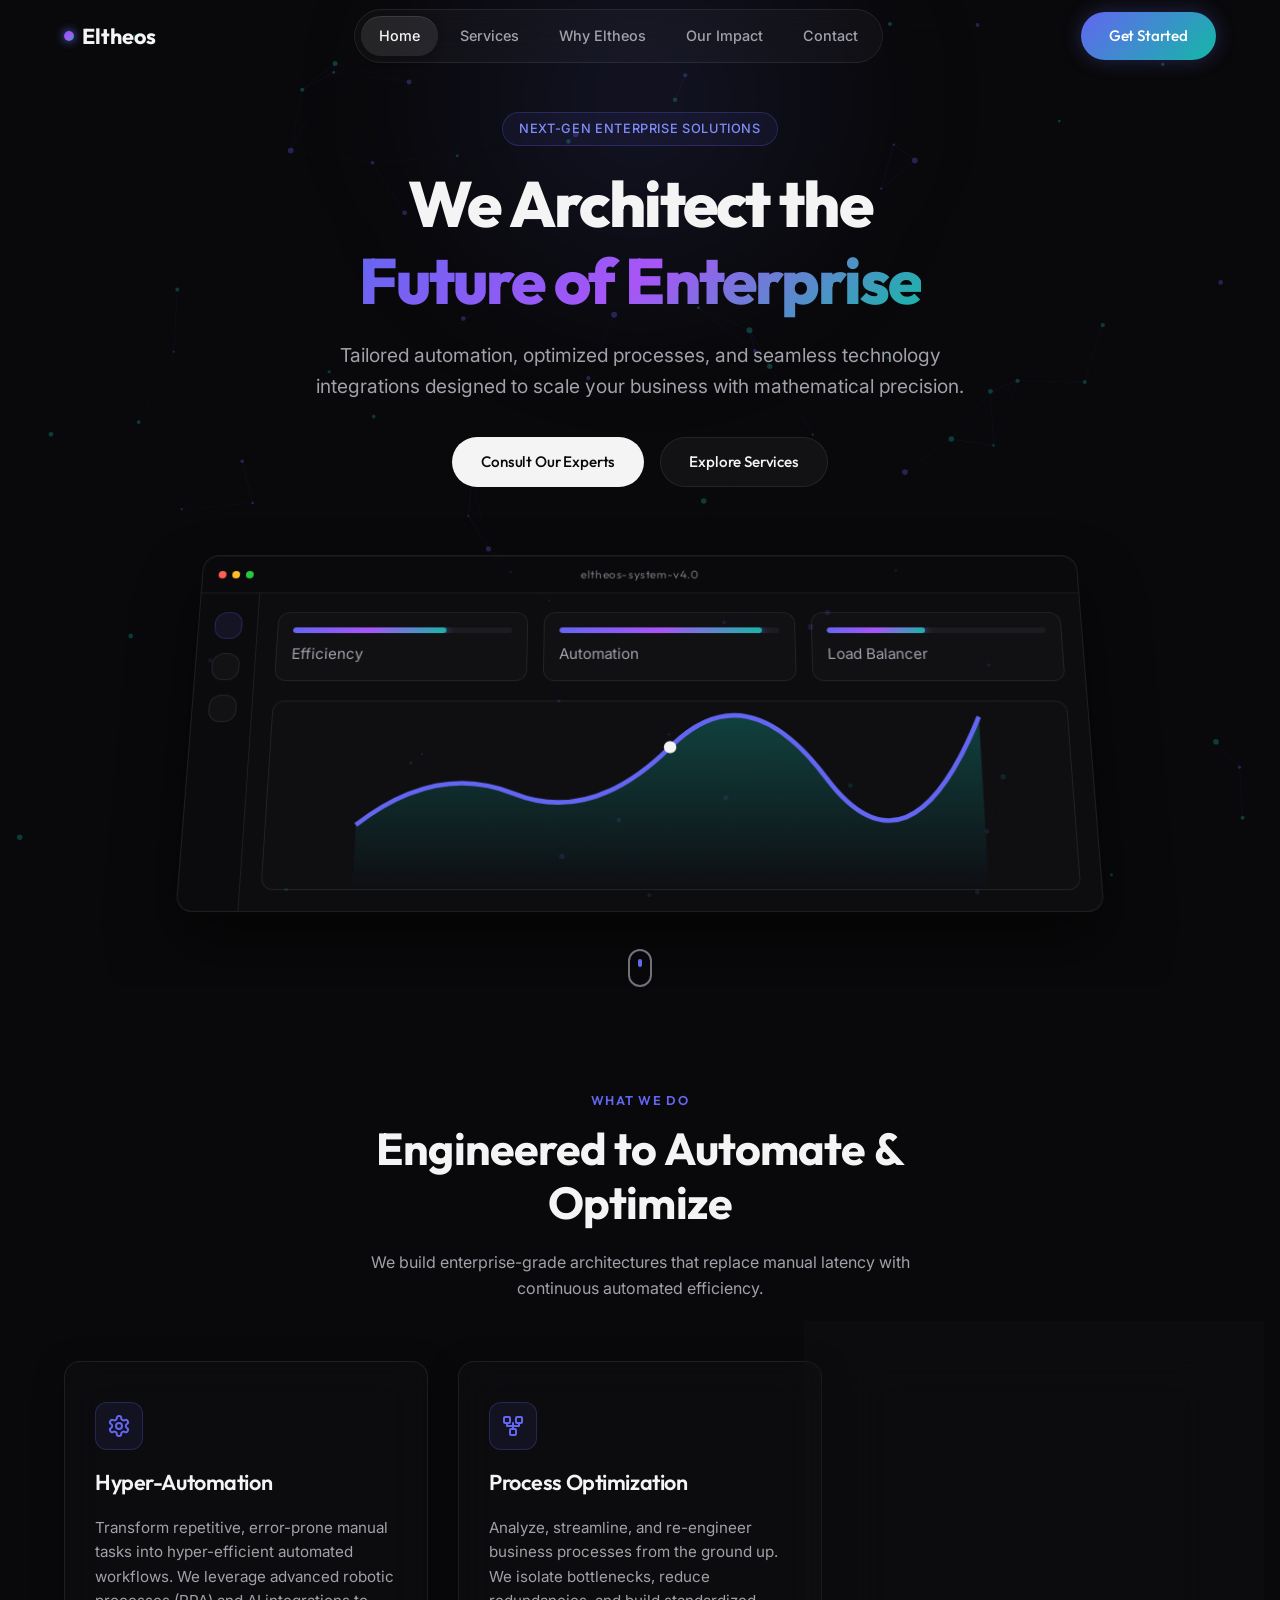
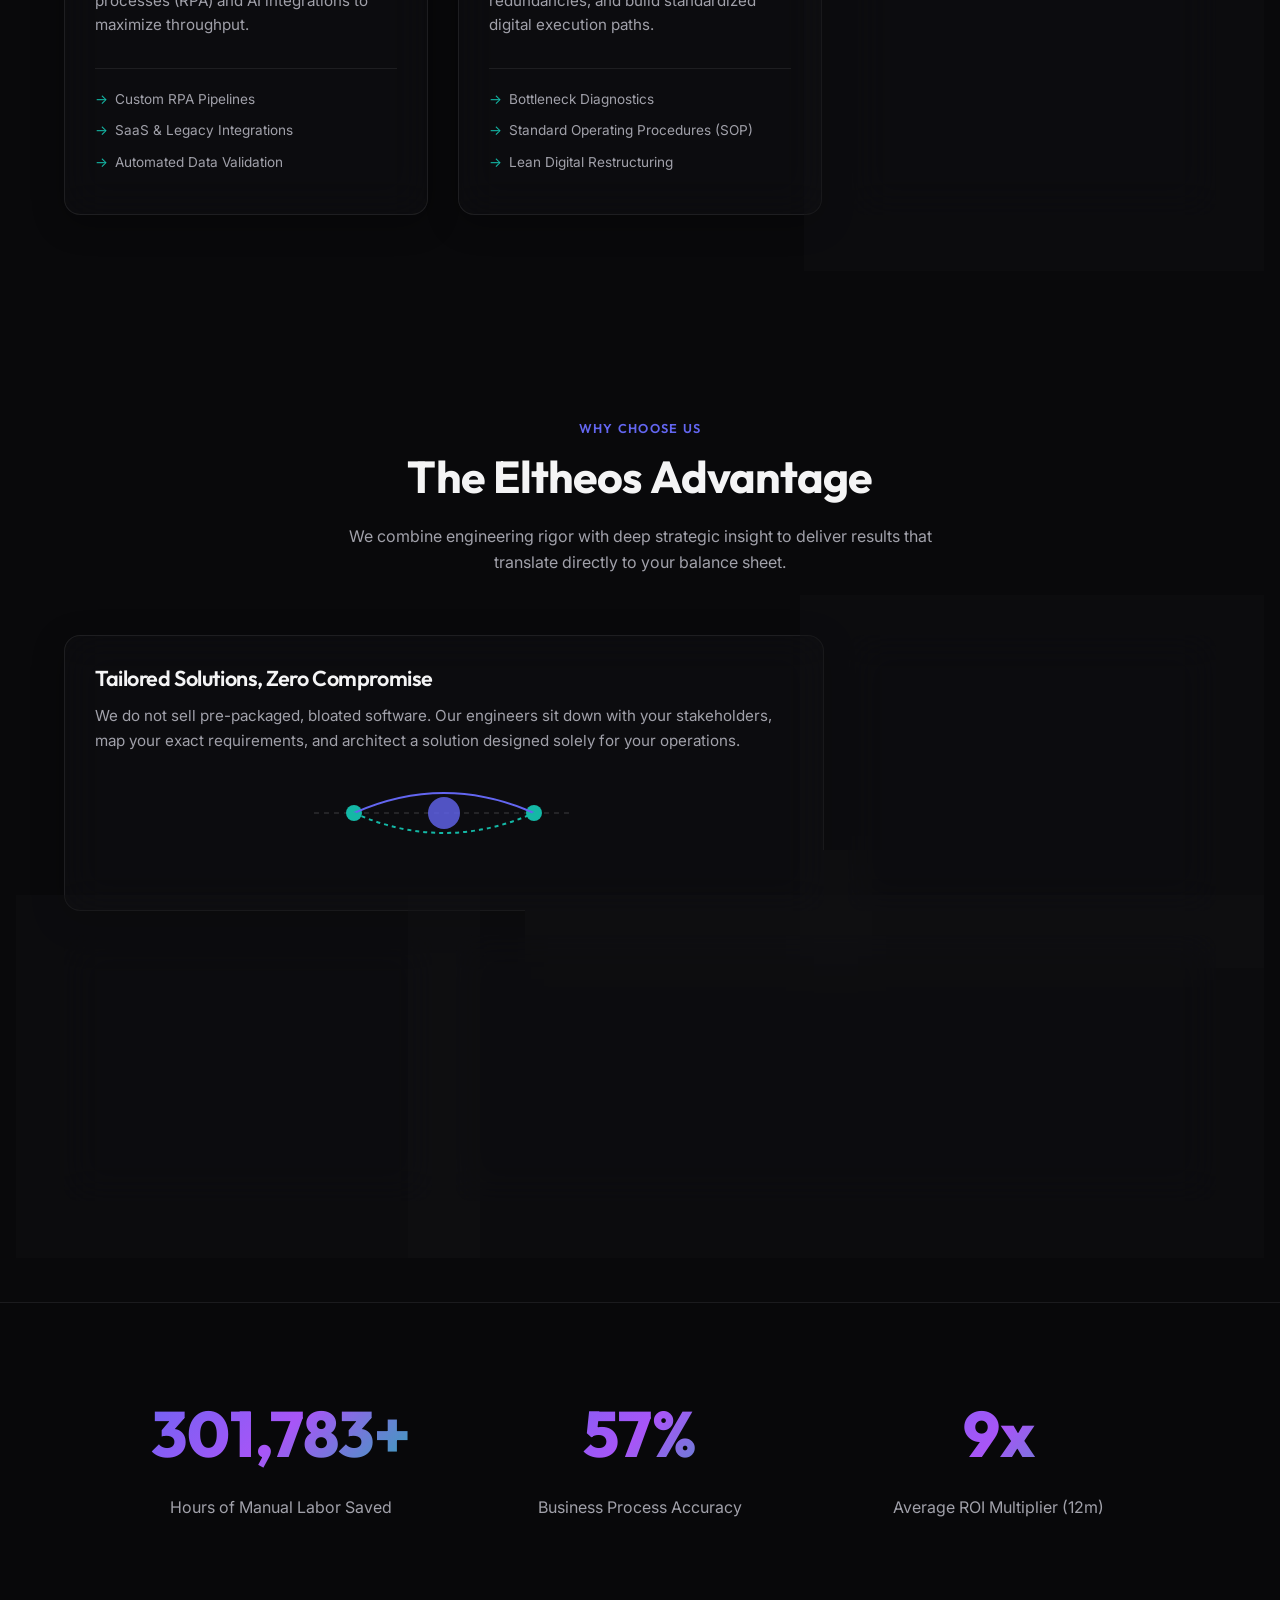
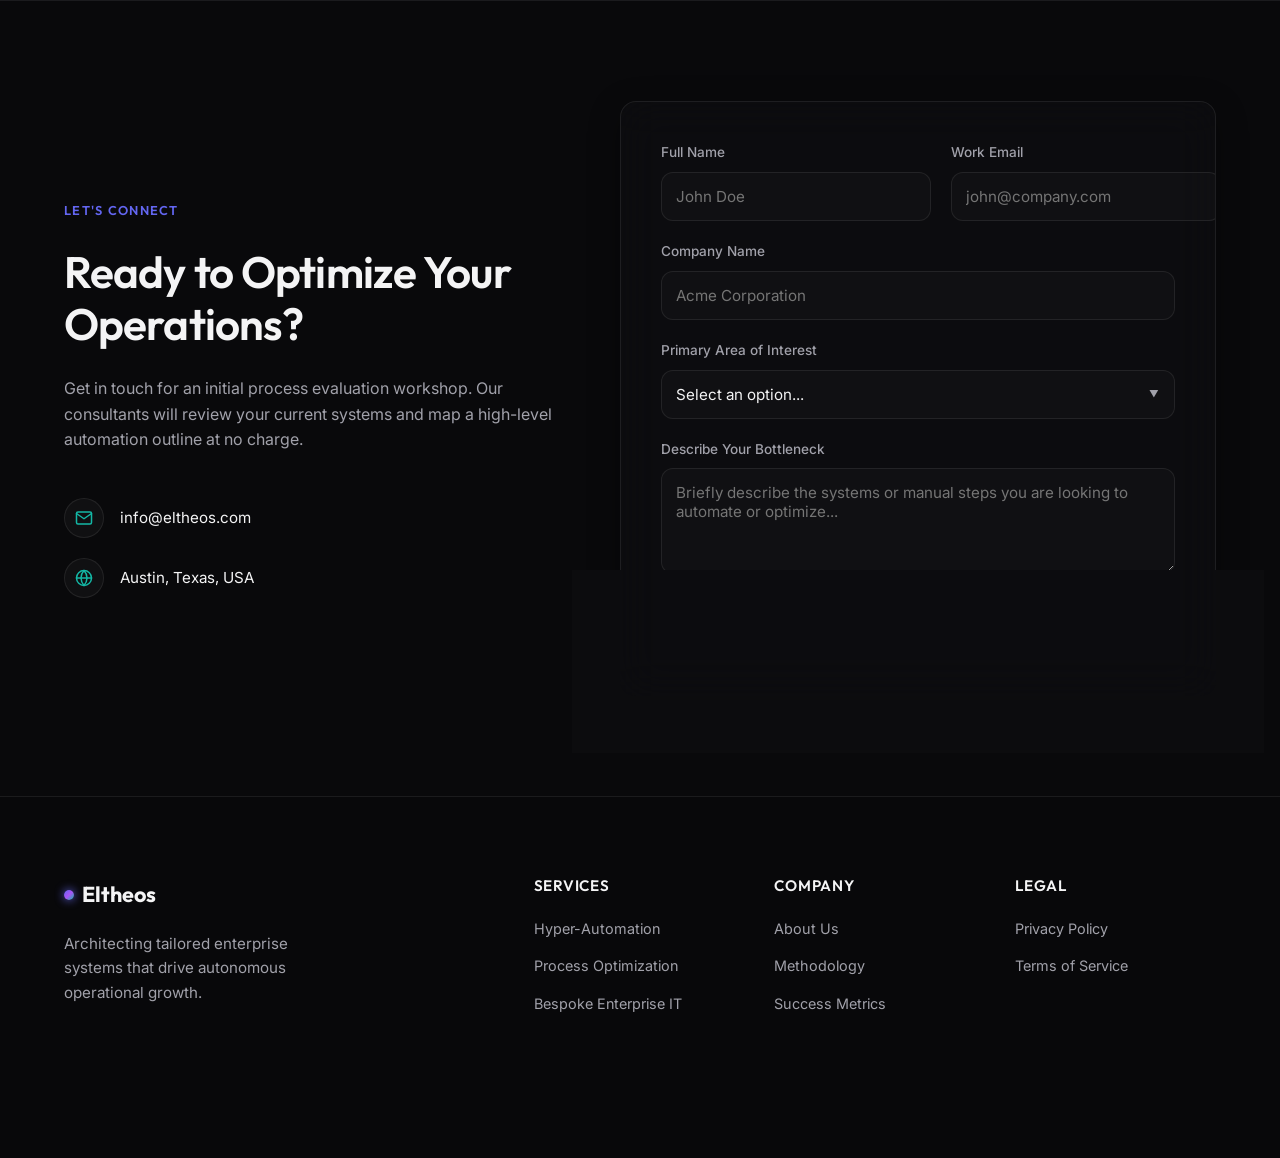
==== index.html @ 01dcd2c2 "feat: initial commit of Eltheos website" ====
<!DOCTYPE html>
<html lang="en">
<head>
  <meta charset="UTF-8">
  <meta name="viewport" content="width=device-width, initial-scale=1.0">
  <title>Eltheos LLC | Enterprise Automation & IT Solutions</title>
  <meta name="description" content="Tailored IT consulting and automation solutions for business customers. Optimize your business processes, integrate systems, and drive growth with Eltheos.">
  
  <!-- SEO & OpenGraph Meta Tags -->
  <meta property="og:title" content="Eltheos LLC | Enterprise Automation & IT Solutions">
  <meta property="og:description" content="Tailored IT consulting and automation solutions for business customers. Optimize your business processes, integrate systems, and drive growth with Eltheos.">
  <meta property="og:type" content="website">
  
  <!-- Google Fonts -->
  <link rel="preconnect" href="https://fonts.googleapis.com">
  <link rel="preconnect" href="https://fonts.gstatic.com" crossorigin>
  <link href="https://fonts.googleapis.com/css2?family=Inter:wght@300;400;500;600&family=Outfit:wght@400;500;600;700;800&display=swap" rel="stylesheet">
  
  <!-- Stylesheets -->
  <link rel="stylesheet" href="style.css">
</head>
<body>
  <!-- Particle Background Canvas -->
  <canvas id="hero-canvas"></canvas>

  <!-- Navigation -->
  <header class="header">
    <nav class="nav-container" id="main-nav">
      <a href="#" class="logo" id="nav-logo">
        <span class="logo-dot"></span>
        Eltheos
      </a>
      <ul class="nav-menu" id="nav-menu">
        <li><a href="#hero" class="nav-link active" id="link-hero">Home</a></li>
        <li><a href="#services" class="nav-link" id="link-services">Services</a></li>
        <li><a href="#why-us" class="nav-link" id="link-why-us">Why Eltheos</a></li>
        <li><a href="#metrics" class="nav-link" id="link-metrics">Our Impact</a></li>
        <li><a href="#contact" class="nav-link" id="link-contact">Contact</a></li>
      </ul>
      <div class="nav-cta">
        <a href="#contact" class="btn btn-glow" id="nav-btn-cta">Get Started</a>
      </div>
      <button class="mobile-toggle" id="mobile-toggle" aria-label="Toggle Menu" aria-expanded="false">
        <span></span>
        <span></span>
        <span></span>
      </button>
    </nav>
  </header>

  <main>
    <!-- Hero Section -->
    <section id="hero" class="hero-section">
      <div class="hero-content">
        <div class="badge-container">
          <span class="badge" id="hero-badge">Next-Gen Enterprise Solutions</span>
        </div>
        <h1 class="hero-title">
          We Architect the <br>
          <span class="text-gradient">Future of Enterprise</span>
        </h1>
        <p class="hero-subtitle">
          Tailored automation, optimized processes, and seamless technology integrations designed to scale your business with mathematical precision.
        </p>
        <div class="hero-actions">
          <a href="#contact" class="btn btn-primary" id="hero-btn-primary">Consult Our Experts</a>
          <a href="#services" class="btn btn-secondary" id="hero-btn-secondary">Explore Services</a>
        </div>
      </div>
      
      <!-- Visual Element: Interactive Dashboard Preview Mockup -->
      <div class="hero-visual">
        <div class="glass-dashboard" id="hero-dashboard">
          <div class="dashboard-header">
            <div class="window-controls">
              <span></span><span></span><span></span>
            </div>
            <div class="dashboard-title">eltheos-system-v4.0</div>
          </div>
          <div class="dashboard-body">
            <div class="db-sidebar">
              <div class="db-item active"></div>
              <div class="db-item"></div>
              <div class="db-item"></div>
            </div>
            <div class="db-main">
              <div class="db-cards">
                <div class="db-card">
                  <div class="card-bar" style="--val: 70%"></div>
                  <div class="card-text">Efficiency</div>
                </div>
                <div class="db-card">
                  <div class="card-bar" style="--val: 92%"></div>
                  <div class="card-text">Automation</div>
                </div>
                <div class="db-card">
                  <div class="card-bar" style="--val: 45%"></div>
                  <div class="card-text">Load Balancer</div>
                </div>
              </div>
              <div class="db-chart-container">
                <svg viewBox="0 0 400 120" class="db-chart">
                  <defs>
                    <linearGradient id="chart-grad" x1="0" y1="0" x2="0" y2="1">
                      <stop offset="0%" stop-color="var(--accent-glow)" stop-opacity="0.3"></stop>
                      <stop offset="100%" stop-color="var(--accent-glow)" stop-opacity="0.0"></stop>
                    </linearGradient>
                  </defs>
                  <path class="chart-path" d="M0,80 Q50,40 100,60 T200,30 T300,50 T400,10 L400,120 L0,120 Z" fill="url(#chart-grad)"></path>
                  <path class="chart-line" d="M0,80 Q50,40 100,60 T200,30 T300,50 T400,10" fill="none" stroke="var(--accent-color)" stroke-width="3"></path>
                  <circle cx="200" cy="30" r="4" fill="var(--text-primary)"></circle>
                </svg>
              </div>
            </div>
          </div>
        </div>
      </div>
      <div class="hero-scroll-indicator">
        <a href="#services" aria-label="Scroll down">
          <div class="mouse-icon">
            <div class="wheel"></div>
          </div>
        </a>
      </div>
    </section>

    <!-- Services Section -->
    <section id="services" class="services-section">
      <div class="section-container">
        <div class="section-header">
          <span class="section-subtitle">What We Do</span>
          <h2 class="section-title">Engineered to Automate & Optimize</h2>
          <p class="section-desc">We build enterprise-grade architectures that replace manual latency with continuous automated efficiency.</p>
        </div>

        <div class="services-grid">
          <!-- Card 1 -->
          <div class="service-card glass-card scroll-reveal" id="service-automation">
            <div class="card-icon">
              <!-- Inline SVG for Automation (Gear & Lightning) -->
              <svg viewBox="0 0 24 24" fill="none" stroke="currentColor" stroke-width="2" stroke-linecap="round" stroke-linejoin="round">
                <path d="M12.22 2h-.44a2 2 0 0 0-2 2v.18a2 2 0 0 1-1 1.73l-.43.25a2 2 0 0 1-2 0l-.15-.08a2 2 0 0 0-2.73.73l-.22.38a2 2 0 0 0 .73 2.73l.15.1a2 2 0 0 1 1 1.72v.51a2 2 0 0 1-1 1.74l-.15.09a2 2 0 0 0-.73 2.73l.22.38a2 2 0 0 0 2.73.73l.15-.08a2 2 0 0 1 2 0l.43.25a2 2 0 0 1 1 1.73V20a2 2 0 0 0 2 2h.44a2 2 0 0 0 2-2v-.18a2 2 0 0 1 1-1.73l.43-.25a2 2 0 0 1 2 0l.15.08a2 2 0 0 0 2.73-.73l.22-.39a2 2 0 0 0-.73-2.73l-.15-.08a2 2 0 0 1-1-1.74v-.5a2 2 0 0 1 1-1.74l.15-.1a2 2 0 0 0 .73-2.73l-.22-.38a2 2 0 0 0-2.73-.73l-.15.08a2 2 0 0 1-2 0l-.43-.25a2 2 0 0 1-1-1.73V4a2 2 0 0 0-2-2z"></path>
                <circle cx="12" cy="12" r="3"></circle>
              </svg>
            </div>
            <h3 class="card-title">Hyper-Automation</h3>
            <p class="card-text">
              Transform repetitive, error-prone manual tasks into hyper-efficient automated workflows. We leverage advanced robotic processes (RPA) and AI integrations to maximize throughput.
            </p>
            <ul class="card-features">
              <li>Custom RPA Pipelines</li>
              <li>SaaS & Legacy Integrations</li>
              <li>Automated Data Validation</li>
            </ul>
          </div>

          <!-- Card 2 -->
          <div class="service-card glass-card scroll-reveal" id="service-process">
            <div class="card-icon">
              <!-- Inline SVG for Business Processes (Flowchart) -->
              <svg viewBox="0 0 24 24" fill="none" stroke="currentColor" stroke-width="2" stroke-linecap="round" stroke-linejoin="round">
                <rect x="3" y="3" width="6" height="6" rx="1"></rect>
                <rect x="15" y="3" width="6" height="6" rx="1"></rect>
                <rect x="9" y="15" width="6" height="6" rx="1"></rect>
                <path d="M12 15V9"></path>
                <path d="M6 9v3h12V9"></path>
              </svg>
            </div>
            <h3 class="card-title">Process Optimization</h3>
            <p class="card-text">
              Analyze, streamline, and re-engineer business processes from the ground up. We isolate bottlenecks, reduce redundancies, and build standardized digital execution paths.
            </p>
            <ul class="card-features">
              <li>Bottleneck Diagnostics</li>
              <li>Standard Operating Procedures (SOP)</li>
              <li>Lean Digital Restructuring</li>
            </ul>
          </div>

          <!-- Card 3 -->
          <div class="service-card glass-card scroll-reveal" id="service-solutions">
            <div class="card-icon">
              <!-- Inline SVG for Custom Solutions (Code/Database) -->
              <svg viewBox="0 0 24 24" fill="none" stroke="currentColor" stroke-width="2" stroke-linecap="round" stroke-linejoin="round">
                <polyline points="16 18 22 12 16 6"></polyline>
                <polyline points="8 6 2 12 8 18"></polyline>
                <line x1="14" y1="2" x2="10" y2="22"></line>
              </svg>
            </div>
            <h3 class="card-title">Tailored IT Systems</h3>
            <p class="card-text">
              No generic software can fully capture your business logic. We design, deploy, and maintain bespoke custom software solutions and architectures tailored specifically to your operations.
            </p>
            <ul class="card-features">
              <li>Scalable Cloud Architecture</li>
              <li>API Development & Governance</li>
              <li>Enterprise Security Protocols</li>
            </ul>
          </div>
        </div>
      </div>
    </section>

    <!-- Why Us Section (Bento Grid) -->
    <section id="why-us" class="why-us-section">
      <div class="section-container">
        <div class="section-header">
          <span class="section-subtitle">Why Choose Us</span>
          <h2 class="section-title">The Eltheos Advantage</h2>
          <p class="section-desc">We combine engineering rigor with deep strategic insight to deliver results that translate directly to your balance sheet.</p>
        </div>

        <div class="bento-grid">
          <!-- Big Card 1 -->
          <div class="bento-card bento-wide glass-card scroll-reveal" id="bento-1">
            <div class="bento-content">
              <h3>Tailored Solutions, Zero Compromise</h3>
              <p>We do not sell pre-packaged, bloated software. Our engineers sit down with your stakeholders, map your exact requirements, and architect a solution designed solely for your operations.</p>
            </div>
            <div class="bento-graphic">
              <!-- SVG Visual representation of tailoring -->
              <svg viewBox="0 0 300 120" class="graphic-tailor">
                <line x1="20" y1="60" x2="280" y2="60" stroke="rgba(255,255,255,0.1)" stroke-width="2" stroke-dasharray="5 5"></line>
                <circle cx="60" cy="60" r="8" fill="var(--accent-glow)"></circle>
                <circle cx="150" cy="60" r="16" fill="var(--accent-color)" opacity="0.8"></circle>
                <circle cx="240" cy="60" r="8" fill="var(--accent-glow)"></circle>
                <path d="M 60 60 Q 150 20 240 60" fill="none" stroke="var(--accent-color)" stroke-width="2"></path>
                <path d="M 60 60 Q 150 100 240 60" fill="none" stroke="var(--accent-glow)" stroke-width="2" stroke-dasharray="4"></path>
              </svg>
            </div>
          </div>

          <!-- Small Card 2 -->
          <div class="bento-card glass-card scroll-reveal" id="bento-2">
            <div class="bento-content">
              <h3>Enterprise Security</h3>
              <p>Security is built into the codebase, not added as an afterthought. GDPR compliance, end-to-end encryption, and robust access governance are standard.</p>
            </div>
            <div class="bento-badge">ISO 27001 Ready</div>
          </div>

          <!-- Small Card 3 -->
          <div class="bento-card glass-card scroll-reveal" id="bento-3">
            <div class="bento-content">
              <h3>Continuous Support</h3>
              <p>We provide comprehensive SLA agreements, continuous uptime monitoring, and persistent optimization cycles for every solution we deploy.</p>
            </div>
            <div class="bento-badge">99.99% Uptime SLA</div>
          </div>

          <!-- Big Card 4 -->
          <div class="bento-card bento-wide glass-card scroll-reveal" id="bento-4">
            <div class="bento-content">
              <h3>Proven ROI Metrics</h3>
              <p>Every single implementation starts with mapping key performance indicators. If we cannot measure the automation or optimization impact, we do not build it.</p>
            </div>
            <div class="bento-metrics-preview">
              <div class="metric-row">
                <span>Operational Speed</span>
                <span class="val-up">+340%</span>
              </div>
              <div class="metric-row">
                <span>Human Error Incidents</span>
                <span class="val-down">-98.4%</span>
              </div>
            </div>
          </div>
        </div>
      </div>
    </section>

    <!-- Metrics Section -->
    <section id="metrics" class="metrics-section">
      <div class="section-container">
        <div class="metrics-grid">
          <div class="metric-item scroll-reveal" id="metric-hours">
            <div class="metric-number" data-target="500000">0</div>
            <div class="metric-label">Hours of Manual Labor Saved</div>
          </div>
          <div class="metric-item scroll-reveal" id="metric-efficiency">
            <div class="metric-number" data-target="99">0</div>
            <div class="metric-label">Business Process Accuracy</div>
          </div>
          <div class="metric-item scroll-reveal" id="metric-roi">
            <div class="metric-number" data-target="15">0</div>
            <div class="metric-label">Average ROI Multiplier (12m)</div>
          </div>
        </div>
      </div>
    </section>

    <!-- Contact Section -->
    <section id="contact" class="contact-section">
      <div class="section-container">
        <div class="contact-grid">
          <div class="contact-info scroll-reveal">
            <span class="section-subtitle">Let's Connect</span>
            <h2 class="contact-title">Ready to Optimize Your Operations?</h2>
            <p class="contact-desc">
              Get in touch for an initial process evaluation workshop. Our consultants will review your current systems and map a high-level automation outline at no charge.
            </p>
            <div class="contact-methods">
              <div class="contact-method">
                <span class="method-icon">
                  <svg viewBox="0 0 24 24" fill="none" stroke="currentColor" stroke-width="2" stroke-linecap="round" stroke-linejoin="round"><path d="M4 4h16c1.1 0 2 .9 2 2v12c0 1.1-.9 2-2 2H4c-1.1 0-2-.9-2-2V6c0-1.1.9-2 2-2z"></path><polyline points="22,6 12,13 2,6"></polyline></svg>
                </span>
                <span>info@eltheos.com</span>
              </div>

              <div class="contact-method">
                <span class="method-icon">
                  <svg viewBox="0 0 24 24" fill="none" stroke="currentColor" stroke-width="2" stroke-linecap="round" stroke-linejoin="round"><circle cx="12" cy="12" r="10"></circle><line x1="2" y1="12" x2="22" y2="12"></line><path d="M12 2a15.3 15.3 0 0 1 4 10 15.3 15.3 0 0 1-4 10 15.3 15.3 0 0 1-4-10 15.3 15.3 0 0 1 4-10z"></path></svg>
                </span>
                <span>Austin, Texas, USA</span>
              </div>
            </div>
          </div>

          <!-- Contact Form (Glassmorphic) -->
          <div class="contact-form-container glass-card scroll-reveal" id="form-container">
            <form id="contact-form" class="contact-form" novalidate>
              <div class="form-row">
                <div class="form-group">
                  <label for="form-name">Full Name</label>
                  <input type="text" id="form-name" name="name" placeholder="John Doe" required>
                  <span class="error-msg" id="err-name">Please enter your name.</span>
                </div>
                <div class="form-group">
                  <label for="form-email">Work Email</label>
                  <input type="email" id="form-email" name="email" placeholder="john@company.com" required>
                  <span class="error-msg" id="err-email">Please enter a valid work email.</span>
                </div>
              </div>
              <div class="form-group">
                <label for="form-company">Company Name</label>
                <input type="text" id="form-company" name="company" placeholder="Acme Corporation" required>
                <span class="error-msg" id="err-company">Please enter your company.</span>
              </div>
              <div class="form-group">
                <label for="form-service">Primary Area of Interest</label>
                <div class="custom-select-wrapper">
                  <select id="form-service" name="service" required>
                    <option value="" disabled selected>Select an option...</option>
                    <option value="automation">Process Automation & RPA</option>
                    <option value="optimization">Operational Process Optimization</option>
                    <option value="custom">Bespoke Custom IT Systems</option>
                    <option value="other">General Consultation</option>
                  </select>
                </div>
                <span class="error-msg" id="err-service">Please select a service area.</span>
              </div>
              <div class="form-group">
                <label for="form-message">Describe Your Bottleneck</label>
                <textarea id="form-message" name="message" rows="4" placeholder="Briefly describe the systems or manual steps you are looking to automate or optimize..." required></textarea>
                <span class="error-msg" id="err-message">Please write a brief description of your request.</span>
              </div>
              <button type="submit" class="btn btn-primary btn-submit" id="form-btn-submit">
                <span>Submit Request</span>
                <span class="btn-loader"></span>
              </button>
            </form>
            
            <!-- Success Overlay -->
            <div class="form-success-overlay" id="form-success">
              <div class="success-message">
                <div class="success-icon">
                  <svg viewBox="0 0 24 24" fill="none" stroke="currentColor" stroke-width="3" stroke-linecap="round" stroke-linejoin="round"><polyline points="20 6 9 17 4 12"></polyline></svg>
                </div>
                <h3>Request Received</h3>
                <p>Thank you for reaching out. One of our lead IT solutions architects will review your request and contact you within 24 hours.</p>
                <button type="button" class="btn btn-secondary" id="success-close-btn">Send Another Message</button>
              </div>
            </div>
          </div>
        </div>
      </div>
    </section>
  </main>

  <!-- Footer -->
  <footer class="footer">
    <div class="footer-container">
      <div class="footer-brand">
        <a href="#" class="logo">
          <span class="logo-dot"></span>
          Eltheos
        </a>
        <p class="footer-tagline">Architecting tailored enterprise systems that drive autonomous operational growth.</p>
      </div>
      <div class="footer-links">
        <div class="footer-column">
          <h4>Services</h4>
          <ul>
            <li><a href="#services">Hyper-Automation</a></li>
            <li><a href="#services">Process Optimization</a></li>
            <li><a href="#services">Bespoke Enterprise IT</a></li>
          </ul>
        </div>
        <div class="footer-column">
          <h4>Company</h4>
          <ul>
            <li><a href="#why-us">About Us</a></li>
            <li><a href="#why-us">Methodology</a></li>
            <li><a href="#metrics">Success Metrics</a></li>
          </ul>
        </div>
        <div class="footer-column">
          <h4>Legal</h4>
          <ul>
            <li><a href="privacy.html">Privacy Policy</a></li>
            <li><a href="terms.html">Terms of Service</a></li>

          </ul>
        </div>
      </div>
    </div>
    <div class="footer-bottom">
      <div class="footer-bottom-container">
        <p>&copy; 2026 Eltheos LLC. All rights reserved.</p>
        <p>Austin-based Enterprise Solutions.</p>
      </div>
    </div>
  </footer>

  <script src="app.js"></script>
</body>
</html>
---- style.css ----
/* ==========================================================================
   DESIGN SYSTEM & VARIABLES
   ========================================================================== */
:root {
  /* Fonts */
  --font-heading: 'Outfit', -apple-system, BlinkMacSystemFont, "Segoe UI", Roboto, sans-serif;
  --font-body: 'Inter', -apple-system, BlinkMacSystemFont, "Segoe UI", Roboto, sans-serif;

  /* Color Palette - Obsidian Theme */
  --bg-dark: #09090b;
  --bg-card: rgba(18, 18, 22, 0.4);
  --bg-card-hover: rgba(26, 26, 32, 0.65);
  
  --text-primary: #f4f4f5;
  --text-secondary: #a1a1aa;
  --text-muted: #71717a;

  /* Premium Accents & Gradients */
  --accent-color: #6366f1; /* Indigo */
  --accent-glow: #14b8a6;  /* Teal */
  --border-light: rgba(255, 255, 255, 0.08);
  --border-glow: rgba(99, 102, 241, 0.25);
  --border-hover: rgba(255, 255, 255, 0.18);
  
  --gradient-primary: linear-gradient(135deg, #6366f1 0%, #a855f7 50%, #14b8a6 100%);
  --gradient-glass: linear-gradient(135deg, rgba(255, 255, 255, 0.03) 0%, rgba(255, 255, 255, 0.01) 100%);
  --gradient-glow: radial-gradient(circle, rgba(99, 102, 241, 0.15) 0%, rgba(0, 0, 0, 0) 70%);

  /* Layout */
  --nav-height: 72px;
  --max-width: 1200px;
  --radius-lg: 16px;
  --radius-md: 12px;
  
  /* Transitions */
  --transition-smooth: all 0.4s cubic-bezier(0.16, 1, 0.3, 1);
  --transition-fast: all 0.2s ease;
}

/* ==========================================================================
   RESET & BASE STYLES
   ========================================================================== */
* {
  box-sizing: border-box;
  margin: 0;
  padding: 0;
}

html {
  scroll-behavior: smooth;
  scroll-padding-top: var(--nav-height);
  background-color: var(--bg-dark);
  color: var(--text-primary);
  font-family: var(--font-body);
  -webkit-font-smoothing: antialiased;
  overflow-x: hidden;
}

body {
  position: relative;
  min-height: 100vh;
  line-height: 1.6;
}

/* Custom Scrollbar */
::-webkit-scrollbar {
  width: 8px;
}
::-webkit-scrollbar-track {
  background: var(--bg-dark);
}
::-webkit-scrollbar-thumb {
  background: rgba(255, 255, 255, 0.1);
  border-radius: 4px;
}
::-webkit-scrollbar-thumb:hover {
  background: var(--accent-color);
}

/* Typography Selection */
::selection {
  background: var(--accent-color);
  color: #fff;
}

/* Heading hierarchies */
h1, h2, h3, h4 {
  font-family: var(--font-heading);
  font-weight: 600;
  letter-spacing: -0.02em;
  line-height: 1.2;
}

a {
  color: inherit;
  text-decoration: none;
  transition: var(--transition-fast);
}

/* Background Particle Canvas */
#hero-canvas {
  position: fixed;
  top: 0;
  left: 0;
  width: 100vw;
  height: 100vh;
  z-index: -1;
  pointer-events: none;
  opacity: 0.65;
}

/* ==========================================================================
   COMMON GLASS DESIGN UTILITIES
   ========================================================================== */
.glass-card {
  background: var(--bg-card);
  backdrop-filter: blur(20px) saturate(180%);
  -webkit-backdrop-filter: blur(20px) saturate(180%);
  border: 1px solid var(--border-light);
  border-radius: var(--radius-lg);
  box-shadow: 0 8px 32px 0 rgba(0, 0, 0, 0.3);
  transition: var(--transition-smooth);
}

.glass-card:hover {
  border-color: var(--border-hover);
  background: var(--bg-card-hover);
  transform: translateY(-4px);
  box-shadow: 0 12px 40px 0 rgba(99, 102, 241, 0.12);
}

.text-gradient {
  background: var(--gradient-primary);
  -webkit-background-clip: text;
  background-clip: text;
  -webkit-text-fill-color: transparent;
  color: transparent;
}

/* Buttons */
.btn {
  display: inline-flex;
  align-items: center;
  justify-content: center;
  padding: 12px 28px;
  font-size: 0.95rem;
  font-weight: 500;
  border-radius: 30px;
  cursor: pointer;
  transition: var(--transition-smooth);
  font-family: var(--font-heading);
  letter-spacing: -0.01em;
  border: 1px solid transparent;
}

.btn-primary {
  background: var(--text-primary);
  color: var(--bg-dark);
}

.btn-primary:hover {
  background: transparent;
  color: var(--text-primary);
  border-color: var(--text-primary);
}

.btn-secondary {
  background: rgba(255, 255, 255, 0.04);
  color: var(--text-primary);
  border-color: var(--border-light);
}

.btn-secondary:hover {
  background: rgba(255, 255, 255, 0.08);
  border-color: var(--text-primary);
}

.btn-glow {
  background: linear-gradient(135deg, var(--accent-color) 0%, var(--accent-glow) 100%);
  color: #fff;
  border: none;
  box-shadow: 0 0 20px rgba(99, 102, 241, 0.3);
}

.btn-glow:hover {
  transform: scale(1.03);
  box-shadow: 0 0 30px rgba(20, 184, 166, 0.5);
}

/* ==========================================================================
   NAVIGATION
   ========================================================================== */
.header {
  position: fixed;
  top: 0;
  left: 0;
  width: 100%;
  height: var(--nav-height);
  z-index: 100;
  display: flex;
  align-items: center;
  transition: var(--transition-smooth);
}

/* Navigation blur scrolling state */
.header.scrolled {
  background: rgba(9, 9, 11, 0.65);
  backdrop-filter: blur(20px) saturate(180%);
  -webkit-backdrop-filter: blur(20px) saturate(180%);
  border-bottom: 1px solid var(--border-light);
  height: 64px;
}

.nav-container {
  width: 90%;
  max-width: var(--max-width);
  margin: 0 auto;
  display: flex;
  justify-content: space-between;
  align-items: center;
  transition: var(--transition-smooth);
}

.logo {
  font-family: var(--font-heading);
  font-size: 1.35rem;
  font-weight: 700;
  display: flex;
  align-items: center;
  gap: 8px;
}

.logo-dot {
  width: 10px;
  height: 10px;
  background: var(--gradient-primary);
  border-radius: 50%;
  box-shadow: 0 0 10px var(--accent-color);
  animation: pulse 2s infinite alternate;
}

/* Tab Glass Menu */
.nav-menu {
  display: flex;
  list-style: none;
  background: rgba(255, 255, 255, 0.03);
  border: 1px solid var(--border-light);
  padding: 6px;
  border-radius: 40px;
  backdrop-filter: blur(15px);
  -webkit-backdrop-filter: blur(15px);
  gap: 4px;
  transition: var(--transition-smooth);
}

.nav-link {
  display: inline-block;
  padding: 8px 18px;
  font-size: 0.9rem;
  font-weight: 500;
  border-radius: 30px;
  color: var(--text-secondary);
}

.nav-link:hover {
  color: var(--text-primary);
  background: rgba(255, 255, 255, 0.05);
}

.nav-link.active {
  color: var(--text-primary);
  background: rgba(255, 255, 255, 0.09);
  box-shadow: inset 0 1px 0 rgba(255,255,255,0.1), 0 2px 8px rgba(0,0,0,0.2);
}

/* Mobile Toggle Hamburger */
.mobile-toggle {
  display: none;
  background: transparent;
  border: none;
  cursor: pointer;
  flex-direction: column;
  gap: 5px;
  width: 24px;
  height: 24px;
  justify-content: center;
}

.mobile-toggle span {
  display: block;
  width: 24px;
  height: 2px;
  background: var(--text-primary);
  transition: var(--transition-fast);
}

/* ==========================================================================
   HERO SECTION
   ========================================================================== */
.hero-section {
  min-height: 100vh;
  padding-top: calc(var(--nav-height) + 40px);
  display: flex;
  flex-direction: column;
  align-items: center;
  justify-content: center;
  position: relative;
  overflow: hidden;
  text-align: center;
}

/* Ambient glow backgrounds */
.hero-section::before {
  content: '';
  position: absolute;
  top: 10%;
  left: 50%;
  transform: translate(-50%, -50%);
  width: 500px;
  height: 500px;
  background: var(--gradient-glow);
  z-index: -2;
  filter: blur(80px);
}

.badge-container {
  display: flex;
  justify-content: center;
  margin-bottom: 20px;
}

.badge {
  background: rgba(99, 102, 241, 0.08);
  border: 1px solid var(--border-glow);
  color: #818cf8;
  padding: 6px 16px;
  border-radius: 20px;
  font-size: 0.8rem;
  font-weight: 500;
  letter-spacing: 0.05em;
  text-transform: uppercase;
}

.hero-title {
  font-size: clamp(2.5rem, 5vw, 4.5rem);
  font-weight: 800;
  letter-spacing: -0.03em;
  margin-bottom: 20px;
  animation: fadeInUp 0.8s cubic-bezier(0.16, 1, 0.3, 1) forwards;
}

.hero-subtitle {
  max-width: 650px;
  font-size: clamp(1.05rem, 1.5vw, 1.25rem);
  color: var(--text-secondary);
  margin-bottom: 35px;
  line-height: 1.6;
  animation: fadeInUp 1s cubic-bezier(0.16, 1, 0.3, 1) forwards;
}

.hero-actions {
  display: flex;
  gap: 16px;
  justify-content: center;
  margin-bottom: 60px;
  animation: fadeInUp 1.2s cubic-bezier(0.16, 1, 0.3, 1) forwards;
}

/* Glass Dashboard Mockup */
.hero-visual {
  width: 90%;
  max-width: 900px;
  margin: 0 auto;
  perspective: 1000px;
  animation: fadeInUp 1.4s cubic-bezier(0.16, 1, 0.3, 1) forwards;
}

.glass-dashboard {
  background: rgba(18, 18, 22, 0.55);
  backdrop-filter: blur(30px);
  -webkit-backdrop-filter: blur(30px);
  border: 1px solid var(--border-light);
  border-radius: var(--radius-lg);
  box-shadow: 0 30px 60px rgba(0, 0, 0, 0.5), inset 0 1px 0 rgba(255,255,255,0.05);
  overflow: hidden;
  transform: rotateX(10deg);
  transition: var(--transition-smooth);
}

.glass-dashboard:hover {
  transform: rotateX(2deg) translateY(-5px);
  border-color: rgba(99, 102, 241, 0.3);
}

.dashboard-header {
  height: 40px;
  background: rgba(0, 0, 0, 0.25);
  border-bottom: 1px solid var(--border-light);
  display: flex;
  align-items: center;
  padding: 0 16px;
  position: relative;
}

.window-controls {
  display: flex;
  gap: 6px;
}

.window-controls span {
  width: 8px;
  height: 8px;
  border-radius: 50%;
  background: rgba(255, 255, 255, 0.2);
}

.window-controls span:nth-child(1) { background: #ff5f56; }
.window-controls span:nth-child(2) { background: #ffbd2e; }
.window-controls span:nth-child(3) { background: #27c93f; }

.dashboard-title {
  position: absolute;
  left: 50%;
  transform: translateX(-50%);
  font-family: var(--font-heading);
  font-size: 0.75rem;
  color: var(--text-muted);
  letter-spacing: 0.05em;
}

.dashboard-body {
  height: 320px;
  display: flex;
}

.db-sidebar {
  width: 60px;
  background: rgba(0, 0, 0, 0.15);
  border-right: 1px solid var(--border-light);
  padding: 20px 0;
  display: flex;
  flex-direction: column;
  align-items: center;
  gap: 15px;
}

.db-item {
  width: 28px;
  height: 28px;
  border-radius: var(--radius-md);
  background: rgba(255, 255, 255, 0.03);
  border: 1px solid var(--border-light);
}

.db-item.active {
  background: rgba(99, 102, 241, 0.1);
  border-color: var(--border-glow);
}

.db-main {
  flex: 1;
  padding: 20px;
  display: flex;
  flex-direction: column;
  gap: 20px;
}

.db-cards {
  display: grid;
  grid-template-columns: repeat(3, 1fr);
  gap: 16px;
}

.db-card {
  background: rgba(255, 255, 255, 0.02);
  border: 1px solid var(--border-light);
  border-radius: var(--radius-md);
  padding: 15px;
  text-align: left;
  display: flex;
  flex-direction: column;
  gap: 10px;
}

.card-bar {
  height: 6px;
  background: rgba(255, 255, 255, 0.05);
  border-radius: 3px;
  position: relative;
  overflow: hidden;
}

.card-bar::after {
  content: '';
  position: absolute;
  left: 0;
  top: 0;
  height: 100%;
  width: var(--val);
  background: var(--gradient-primary);
  border-radius: 3px;
  box-shadow: 0 0 10px var(--accent-color);
}

.card-text {
  font-size: 0.75rem;
  color: var(--text-secondary);
}

.db-chart-container {
  flex: 1;
  background: rgba(255, 255, 255, 0.01);
  border: 1px solid var(--border-light);
  border-radius: var(--radius-md);
  overflow: hidden;
  position: relative;
}

.db-chart {
  width: 100%;
  height: 100%;
}

.chart-line {
  stroke-dasharray: 1000;
  stroke-dashoffset: 1000;
  animation: drawLine 3s ease forwards infinite;
}

.hero-scroll-indicator {
  margin-top: 40px;
  display: flex;
  justify-content: center;
}

.mouse-icon {
  width: 24px;
  height: 38px;
  border: 2px solid var(--text-muted);
  border-radius: 12px;
  position: relative;
}

.wheel {
  width: 4px;
  height: 8px;
  background: var(--accent-color);
  border-radius: 2px;
  position: absolute;
  top: 8px;
  left: 50%;
  transform: translateX(-50%);
  animation: scrollMouse 1.5s infinite;
}

/* ==========================================================================
   SERVICES & PORTFOLIO
   ========================================================================== */
.services-section, .why-us-section, .contact-section {
  padding: 100px 0;
  position: relative;
}

.section-container {
  width: 90%;
  max-width: var(--max-width);
  margin: 0 auto;
}

.section-header {
  text-align: center;
  max-width: 600px;
  margin: 0 auto 60px;
}

.section-subtitle {
  font-family: var(--font-heading);
  font-size: 0.8rem;
  font-weight: 600;
  text-transform: uppercase;
  letter-spacing: 0.1em;
  color: var(--accent-color);
}

.section-title {
  font-size: clamp(2rem, 3.5vw, 3rem);
  font-weight: 700;
  margin: 10px 0 20px;
}

.section-desc {
  color: var(--text-secondary);
}

.services-grid {
  display: grid;
  grid-template-columns: repeat(3, 1fr);
  gap: 30px;
}

.service-card {
  padding: 40px 30px;
  text-align: left;
  display: flex;
  flex-direction: column;
  gap: 20px;
}

.card-icon {
  width: 48px;
  height: 48px;
  border-radius: var(--radius-md);
  background: rgba(99, 102, 241, 0.08);
  border: 1px solid var(--border-glow);
  color: var(--accent-color);
  display: flex;
  align-items: center;
  justify-content: center;
}

.card-icon svg {
  width: 24px;
  height: 24px;
}

.service-card:hover .card-icon {
  background: var(--accent-color);
  color: #fff;
  box-shadow: 0 0 20px rgba(99, 102, 241, 0.4);
  transform: scale(1.05);
  transition: var(--transition-smooth);
}

.card-title {
  font-size: 1.35rem;
  font-weight: 600;
}

.card-text {
  color: var(--text-secondary);
  font-size: 0.95rem;
  line-height: 1.6;
}

.card-features {
  list-style: none;
  display: flex;
  flex-direction: column;
  gap: 10px;
  margin-top: 10px;
  padding-top: 20px;
  border-top: 1px solid var(--border-light);
}

.card-features li {
  font-size: 0.85rem;
  color: var(--text-secondary);
  position: relative;
  padding-left: 20px;
}

.card-features li::before {
  content: '→';
  position: absolute;
  left: 0;
  color: var(--accent-glow);
}

/* ==========================================================================
   BENTO GRID (WHY CHOOSE US)
   ========================================================================== */
.bento-grid {
  display: grid;
  grid-template-columns: repeat(3, 1fr);
  gap: 24px;
  grid-auto-rows: minmax(200px, auto);
}

.bento-card {
  padding: 30px;
  display: flex;
  flex-direction: column;
  justify-content: space-between;
  overflow: hidden;
  position: relative;
}

.bento-wide {
  grid-column: span 2;
}

.bento-content h3 {
  font-size: 1.35rem;
  margin-bottom: 12px;
}

.bento-content p {
  color: var(--text-secondary);
  font-size: 0.95rem;
  line-height: 1.6;
}

.bento-badge {
  align-self: flex-start;
  background: rgba(255, 255, 255, 0.05);
  border: 1px solid var(--border-light);
  padding: 4px 12px;
  border-radius: 12px;
  font-size: 0.75rem;
  color: var(--text-secondary);
}

.bento-metrics-preview {
  margin-top: 20px;
  display: flex;
  flex-direction: column;
  gap: 10px;
}

.metric-row {
  display: flex;
  justify-content: space-between;
  align-items: center;
  padding: 10px;
  background: rgba(255, 255, 255, 0.01);
  border: 1px solid var(--border-light);
  border-radius: var(--radius-md);
  font-size: 0.85rem;
}

.val-up {
  color: var(--accent-glow);
  font-weight: 600;
}

.val-down {
  color: #ef4444;
  font-weight: 600;
}

.graphic-tailor {
  width: 100%;
  height: 120px;
}

/* ==========================================================================
   METRICS COUNTER SECTION
   ========================================================================== */
.metrics-section {
  background: rgba(9, 9, 11, 0.4);
  border-top: 1px solid var(--border-light);
  border-bottom: 1px solid var(--border-light);
  padding: 80px 0;
}

.metrics-grid {
  display: grid;
  grid-template-columns: repeat(3, 1fr);
  gap: 40px;
  text-align: center;
  max-width: var(--max-width);
  margin: 0 auto;
  width: 90%;
}

.metric-item {
  display: flex;
  flex-direction: column;
  gap: 10px;
}

.metric-number {
  font-family: var(--font-heading);
  font-size: clamp(2.5rem, 5vw, 4.5rem);
  font-weight: 800;
  color: var(--text-primary);
  background: var(--gradient-primary);
  -webkit-background-clip: text;
  background-clip: text;
  -webkit-text-fill-color: transparent;
}

.metric-label {
  color: var(--text-secondary);
  font-size: 1rem;
}

/* ==========================================================================
   CONTACT FORM & WORKSHOPS
   ========================================================================== */
.contact-grid {
  display: grid;
  grid-template-columns: 1fr 1.2fr;
  gap: 60px;
}

.contact-info {
  display: flex;
  flex-direction: column;
  justify-content: center;
  gap: 25px;
}

.contact-title {
  font-size: clamp(2rem, 3.5vw, 2.75rem);
}

.contact-desc {
  color: var(--text-secondary);
}

.contact-methods {
  display: flex;
  flex-direction: column;
  gap: 20px;
  margin-top: 20px;
}

.contact-method {
  display: flex;
  align-items: center;
  gap: 16px;
  font-size: 0.95rem;
}

.method-icon {
  width: 40px;
  height: 40px;
  border-radius: 50%;
  background: rgba(255,255,255,0.03);
  border: 1px solid var(--border-light);
  display: flex;
  align-items: center;
  justify-content: center;
  color: var(--accent-glow);
}

.method-icon svg {
  width: 18px;
  height: 18px;
}

/* Form Container details */
.contact-form-container {
  padding: 40px;
  position: relative;
  overflow: hidden;
}

.contact-form {
  display: flex;
  flex-direction: column;
  gap: 20px;
  transition: var(--transition-smooth);
}

.form-row {
  display: grid;
  grid-template-columns: 1fr 1fr;
  gap: 20px;
}

.form-group {
  display: flex;
  flex-direction: column;
  gap: 8px;
  text-align: left;
}

.form-group label {
  font-size: 0.85rem;
  font-weight: 500;
  color: var(--text-secondary);
}

.form-group input, 
.form-group textarea,
.form-group select {
  background: rgba(255, 255, 255, 0.02);
  border: 1px solid var(--border-light);
  border-radius: var(--radius-md);
  padding: 14px;
  color: var(--text-primary);
  font-family: var(--font-body);
  font-size: 0.95rem;
  transition: var(--transition-fast);
}

.form-group input:focus,
.form-group textarea:focus,
.form-group select:focus {
  outline: none;
  background: rgba(255, 255, 255, 0.04);
  border-color: var(--accent-color);
  box-shadow: 0 0 15px rgba(99, 102, 241, 0.15);
}

/* Error States */
.form-group.invalid input,
.form-group.invalid textarea,
.form-group.invalid select {
  border-color: #ef4444;
}

.error-msg {
  font-size: 0.75rem;
  color: #ef4444;
  display: none;
}

.form-group.invalid .error-msg {
  display: block;
}

/* Custom Dropdown styling */
.custom-select-wrapper {
  position: relative;
}

.custom-select-wrapper select {
  width: 100%;
  appearance: none;
  -webkit-appearance: none;
  cursor: pointer;
}

.custom-select-wrapper::after {
  content: '▼';
  font-size: 0.6rem;
  color: var(--text-secondary);
  position: absolute;
  right: 16px;
  top: 50%;
  transform: translateY(-50%);
  pointer-events: none;
}

.btn-submit {
  border: none;
  padding: 16px;
  margin-top: 10px;
  position: relative;
  font-weight: 600;
  background: var(--text-primary);
  color: var(--bg-dark);
}

.btn-submit:hover {
  background: var(--accent-color);
  color: #fff;
  box-shadow: 0 0 20px rgba(99, 102, 241, 0.4);
}

/* Submit loading state */
.btn-submit.loading span:first-child {
  opacity: 0;
}

.btn-loader {
  display: none;
  width: 20px;
  height: 20px;
  border: 2px solid rgba(255,255,255,0.3);
  border-radius: 50%;
  border-top-color: var(--text-primary);
  position: absolute;
  animation: spin 0.8s linear infinite;
}

.btn-submit.loading .btn-loader {
  display: block;
}

/* Form Success Overlay */
.form-success-overlay {
  position: absolute;
  top: 0;
  left: 0;
  width: 100%;
  height: 100%;
  background: rgba(9, 9, 11, 0.95);
  backdrop-filter: blur(20px);
  display: flex;
  align-items: center;
  justify-content: center;
  padding: 40px;
  text-align: center;
  opacity: 0;
  pointer-events: none;
  transition: var(--transition-smooth);
  z-index: 10;
}

.form-success-overlay.active {
  opacity: 1;
  pointer-events: all;
}

.success-message {
  display: flex;
  flex-direction: column;
  align-items: center;
  gap: 20px;
  transform: scale(0.9);
  transition: var(--transition-smooth);
}

.form-success-overlay.active .success-message {
  transform: scale(1);
}

.success-icon {
  width: 60px;
  height: 60px;
  border-radius: 50%;
  background: rgba(20, 184, 166, 0.1);
  border: 2px solid var(--accent-glow);
  color: var(--accent-glow);
  display: flex;
  align-items: center;
  justify-content: center;
}

.success-icon svg {
  width: 30px;
  height: 30px;
}

.success-message h3 {
  font-size: 1.75rem;
}

.success-message p {
  color: var(--text-secondary);
  font-size: 0.95rem;
  max-width: 320px;
  line-height: 1.6;
}

/* ==========================================================================
   FOOTER
   ========================================================================== */
.footer {
  border-top: 1px solid var(--border-light);
  padding: 80px 0 0;
  background: rgba(9, 9, 11, 0.8);
  backdrop-filter: blur(10px);
}

.footer-container {
  width: 90%;
  max-width: var(--max-width);
  margin: 0 auto;
  display: grid;
  grid-template-columns: 1.2fr 2fr;
  gap: 60px;
  padding-bottom: 60px;
}

.footer-brand {
  display: flex;
  flex-direction: column;
  gap: 20px;
}

.footer-tagline {
  color: var(--text-secondary);
  font-size: 0.95rem;
  max-width: 280px;
}

.footer-links {
  display: grid;
  grid-template-columns: repeat(3, 1fr);
  gap: 40px;
}

.footer-column h4 {
  font-size: 0.95rem;
  margin-bottom: 20px;
  text-transform: uppercase;
  letter-spacing: 0.05em;
  color: var(--text-primary);
}

.footer-column ul {
  list-style: none;
  display: flex;
  flex-direction: column;
  gap: 12px;
}

.footer-column ul a {
  color: var(--text-secondary);
  font-size: 0.9rem;
}

.footer-column ul a:hover {
  color: var(--text-primary);
  padding-left: 4px;
}

.footer-bottom {
  border-top: 1px solid var(--border-light);
  padding: 30px 0;
}

.footer-bottom-container {
  width: 90%;
  max-width: var(--max-width);
  margin: 0 auto;
  display: flex;
  justify-content: space-between;
  align-items: center;
  font-size: 0.8rem;
  color: var(--text-muted);
}

/* ==========================================================================
   ANIMATIONS & KEYFRAMES
   ========================================================================== */
@keyframes pulse {
  0% { transform: scale(0.9); box-shadow: 0 0 8px rgba(99, 102, 241, 0.4); }
  100% { transform: scale(1.1); box-shadow: 0 0 16px rgba(99, 102, 241, 0.8); }
}

@keyframes fadeInUp {
  from {
    opacity: 0;
    transform: translateY(20px);
  }
  to {
    opacity: 1;
    transform: translateY(0);
  }
}

@keyframes drawLine {
  to {
    stroke-dashoffset: 0;
  }
}

@keyframes spin {
  to { transform: rotate(360deg); }
}

@keyframes scrollMouse {
  0% { opacity: 0; transform: translate(-50%, 0); }
  50% { opacity: 1; }
  100% { opacity: 0; transform: translate(-50%, 15px); }
}

/* Scroll reveals (CSS Scroll-Driven Animations) */
@media (prefers-reduced-motion: no-preference) {
  @supports ((animation-timeline: view()) and (animation-range: entry)) {
    .scroll-reveal {
      animation: fade-in-up-scroll linear both;
      animation-timeline: view();
      animation-range: entry 10% cover 30%;
    }
  }
}

@keyframes fade-in-up-scroll {
  from {
    opacity: 0;
    transform: translateY(40px);
  }
  to {
    opacity: 1;
    transform: translateY(0);
  }
}

/* ==========================================================================
   RESPONSIVE DESIGN (MEDIA QUERIES)
   ========================================================================== */
@media (max-width: 992px) {
  .services-grid {
    grid-template-columns: repeat(2, 1fr);
  }
  .bento-grid {
    grid-template-columns: repeat(2, 1fr);
  }
  .bento-wide {
    grid-column: span 2;
  }
  .contact-grid {
    grid-template-columns: 1fr;
    gap: 40px;
  }
  .footer-container {
    grid-template-columns: 1fr;
    gap: 40px;
  }
}

@media (max-width: 768px) {
  :root {
    --nav-height: 60px;
  }

  .nav-menu {
    display: none; /* Controlled by mobile menu toggle in JS */
  }

  .nav-cta {
    display: none;
  }

  .mobile-toggle {
    display: flex;
  }

  /* Mobile Active Menu */
  .nav-container.active .nav-menu {
    display: flex;
    flex-direction: column;
    position: absolute;
    top: var(--nav-height);
    left: 5%;
    width: 90%;
    background: rgba(9, 9, 11, 0.95);
    border-color: var(--border-hover);
    padding: 20px;
    border-radius: var(--radius-lg);
    box-shadow: 0 20px 40px rgba(0, 0, 0, 0.8);
    gap: 10px;
    backdrop-filter: blur(30px);
  }

  .nav-container.active .nav-menu .nav-link {
    width: 100%;
    text-align: center;
    padding: 12px;
  }

  .mobile-toggle.active span:nth-child(1) {
    transform: translateY(7px) rotate(45deg);
  }
  .mobile-toggle.active span:nth-child(2) {
    opacity: 0;
  }
  .mobile-toggle.active span:nth-child(3) {
    transform: translateY(-7px) rotate(-45deg);
  }

  .hero-section {
    padding-top: calc(var(--nav-height) + 20px);
  }

  .dashboard-body {
    height: 240px;
  }

  .db-sidebar {
    width: 45px;
  }

  .db-cards {
    gap: 10px;
  }

  .services-grid {
    grid-template-columns: 1fr;
  }

  .bento-grid {
    grid-template-columns: 1fr;
    grid-auto-rows: auto;
  }

  .bento-wide {
    grid-column: span 1;
  }

  .metrics-grid {
    grid-template-columns: 1fr;
    gap: 30px;
  }

  .form-row {
    grid-template-columns: 1fr;
    gap: 20px;
  }

  .contact-form-container {
    padding: 24px;
  }

  .footer-links {
    grid-template-columns: 1fr;
    gap: 30px;
  }

  .footer-bottom-container {
    flex-direction: column;
    gap: 10px;
    text-align: center;
  }
}
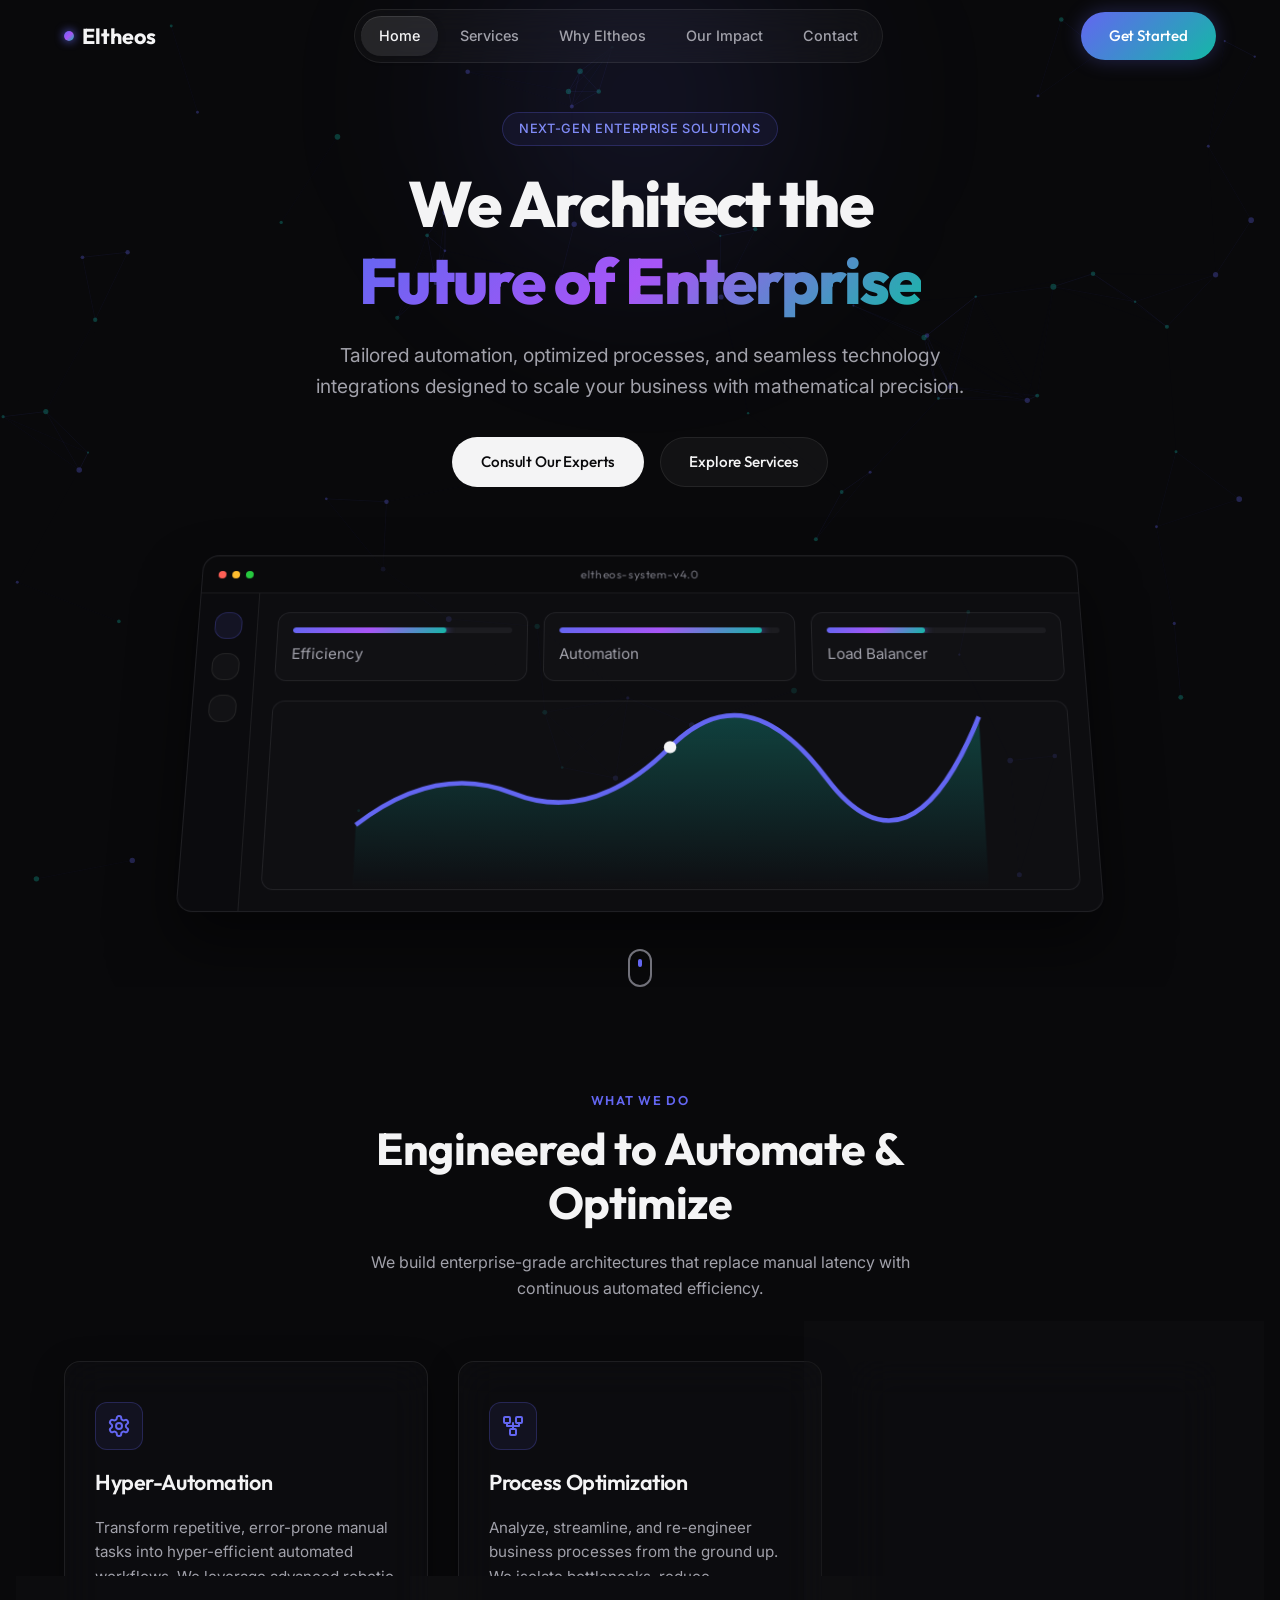
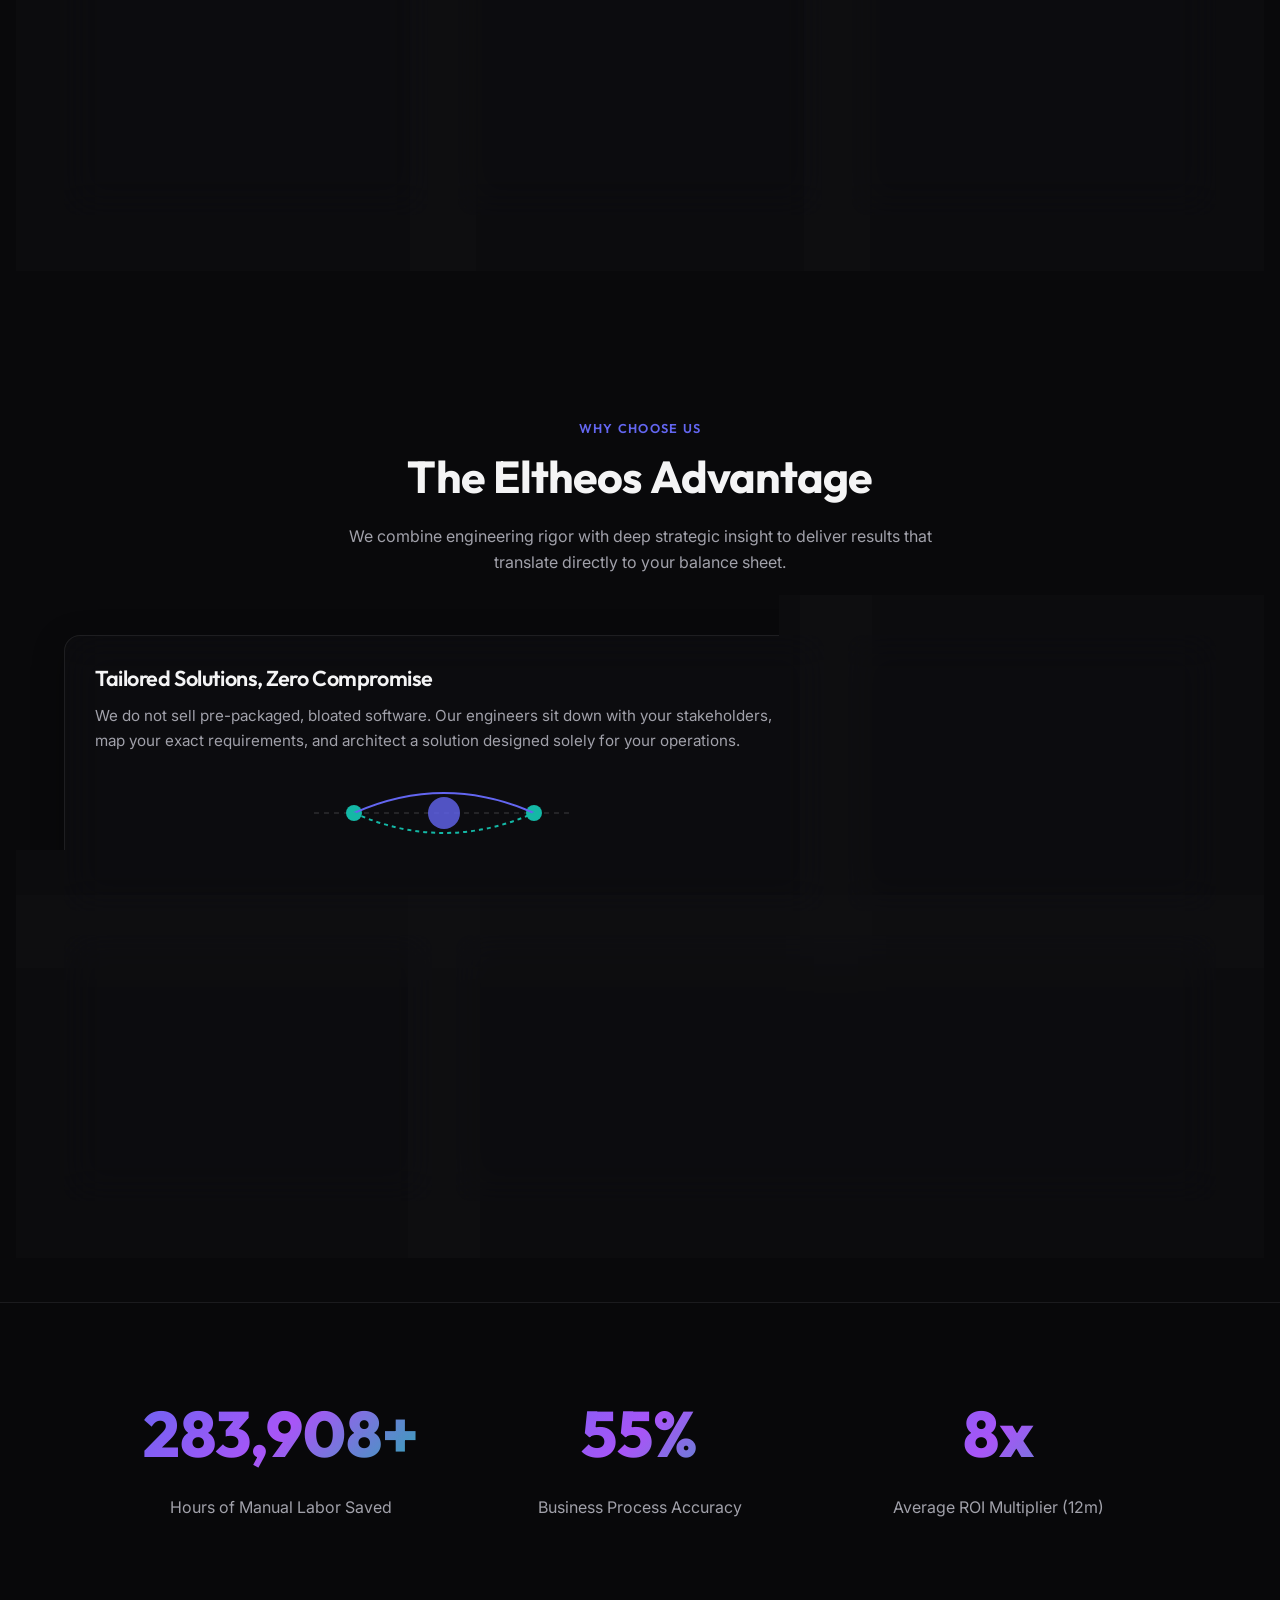
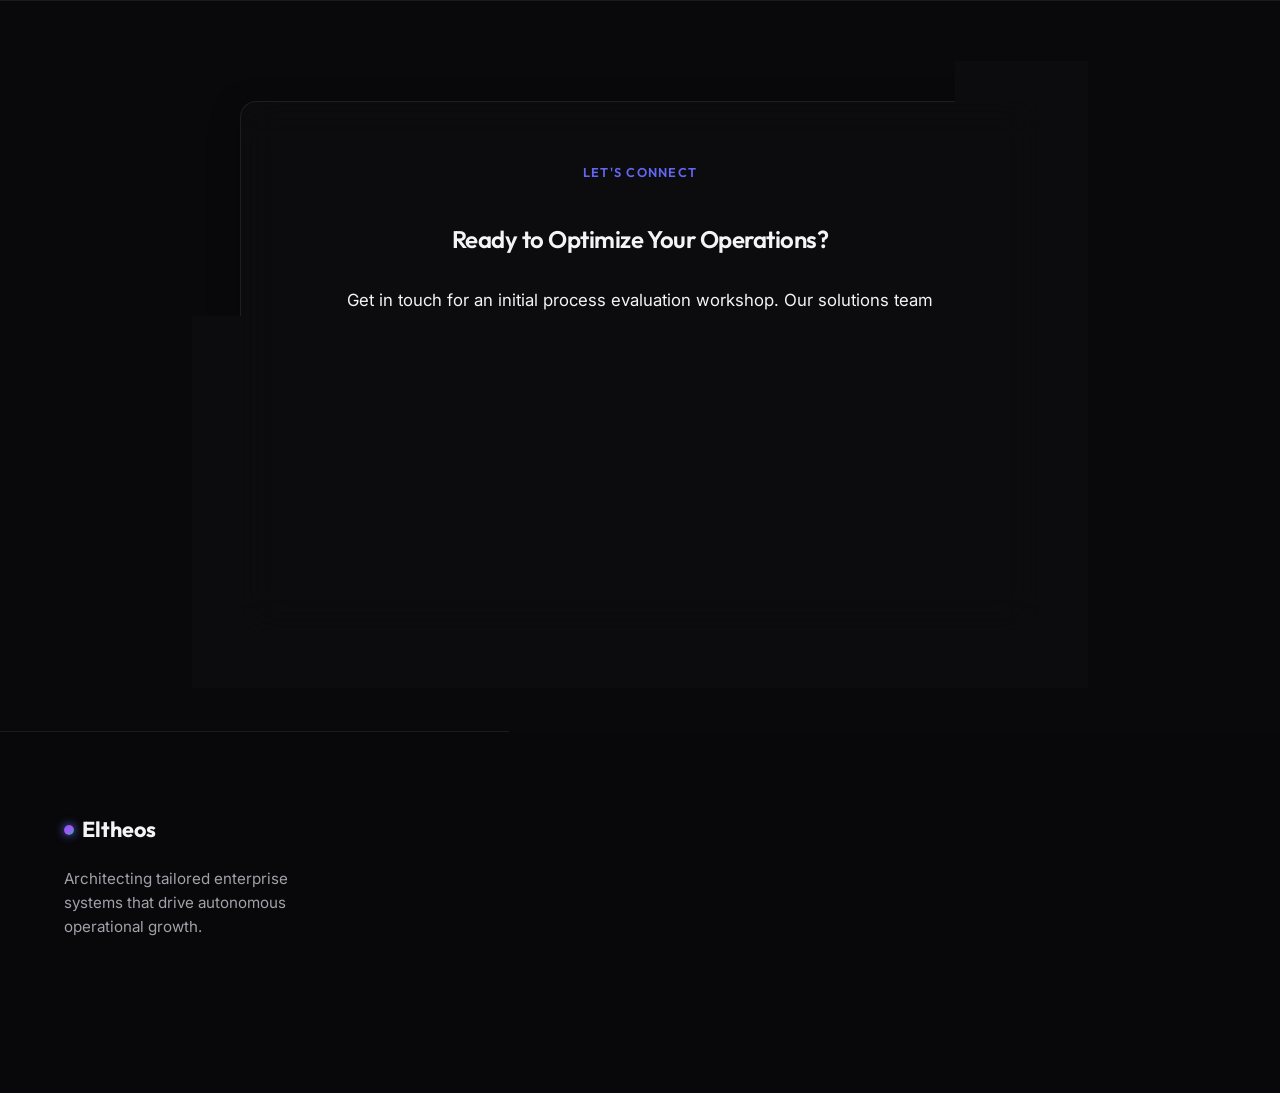
==== commit fcd6e7c0: "design: remove contact form and add premium interactions" ====
--- a/index.html
+++ b/index.html
@@ -292,85 +292,37 @@
     <!-- Contact Section -->
     <section id="contact" class="contact-section">
       <div class="section-container">
-        <div class="contact-grid">
-          <div class="contact-info scroll-reveal">
-            <span class="section-subtitle">Let's Connect</span>
-            <h2 class="contact-title">Ready to Optimize Your Operations?</h2>
-            <p class="contact-desc">
-              Get in touch for an initial process evaluation workshop. Our consultants will review your current systems and map a high-level automation outline at no charge.
-            </p>
-            <div class="contact-methods">
-              <div class="contact-method">
-                <span class="method-icon">
-                  <svg viewBox="0 0 24 24" fill="none" stroke="currentColor" stroke-width="2" stroke-linecap="round" stroke-linejoin="round"><path d="M4 4h16c1.1 0 2 .9 2 2v12c0 1.1-.9 2-2 2H4c-1.1 0-2-.9-2-2V6c0-1.1.9-2 2-2z"></path><polyline points="22,6 12,13 2,6"></polyline></svg>
-                </span>
-                <span>info@eltheos.com</span>
-              </div>
-
-              <div class="contact-method">
-                <span class="method-icon">
-                  <svg viewBox="0 0 24 24" fill="none" stroke="currentColor" stroke-width="2" stroke-linecap="round" stroke-linejoin="round"><circle cx="12" cy="12" r="10"></circle><line x1="2" y1="12" x2="22" y2="12"></line><path d="M12 2a15.3 15.3 0 0 1 4 10 15.3 15.3 0 0 1-4 10 15.3 15.3 0 0 1-4-10 15.3 15.3 0 0 1 4-10z"></path></svg>
-                </span>
-                <span>Austin, Texas, USA</span>
-              </div>
-            </div>
-          </div>
-
-          <!-- Contact Form (Glassmorphic) -->
-          <div class="contact-form-container glass-card scroll-reveal" id="form-container">
-            <form id="contact-form" class="contact-form" novalidate>
-              <div class="form-row">
-                <div class="form-group">
-                  <label for="form-name">Full Name</label>
-                  <input type="text" id="form-name" name="name" placeholder="John Doe" required>
-                  <span class="error-msg" id="err-name">Please enter your name.</span>
-                </div>
-                <div class="form-group">
-                  <label for="form-email">Work Email</label>
-                  <input type="email" id="form-email" name="email" placeholder="john@company.com" required>
-                  <span class="error-msg" id="err-email">Please enter a valid work email.</span>
-                </div>
-              </div>
-              <div class="form-group">
-                <label for="form-company">Company Name</label>
-                <input type="text" id="form-company" name="company" placeholder="Acme Corporation" required>
-                <span class="error-msg" id="err-company">Please enter your company.</span>
-              </div>
-              <div class="form-group">
-                <label for="form-service">Primary Area of Interest</label>
-                <div class="custom-select-wrapper">
-                  <select id="form-service" name="service" required>
-                    <option value="" disabled selected>Select an option...</option>
-                    <option value="automation">Process Automation & RPA</option>
-                    <option value="optimization">Operational Process Optimization</option>
-                    <option value="custom">Bespoke Custom IT Systems</option>
-                    <option value="other">General Consultation</option>
-                  </select>
-                </div>
-                <span class="error-msg" id="err-service">Please select a service area.</span>
-              </div>
-              <div class="form-group">
-                <label for="form-message">Describe Your Bottleneck</label>
-                <textarea id="form-message" name="message" rows="4" placeholder="Briefly describe the systems or manual steps you are looking to automate or optimize..." required></textarea>
-                <span class="error-msg" id="err-message">Please write a brief description of your request.</span>
-              </div>
-              <button type="submit" class="btn btn-primary btn-submit" id="form-btn-submit">
-                <span>Submit Request</span>
-                <span class="btn-loader"></span>
-              </button>
-            </form>
-            
-            <!-- Success Overlay -->
-            <div class="form-success-overlay" id="form-success">
-              <div class="success-message">
-                <div class="success-icon">
-                  <svg viewBox="0 0 24 24" fill="none" stroke="currentColor" stroke-width="3" stroke-linecap="round" stroke-linejoin="round"><polyline points="20 6 9 17 4 12"></polyline></svg>
-                </div>
-                <h3>Request Received</h3>
-                <p>Thank you for reaching out. One of our lead IT solutions architects will review your request and contact you within 24 hours.</p>
-                <button type="button" class="btn btn-secondary" id="success-close-btn">Send Another Message</button>
-              </div>
-            </div>
+        <div class="contact-card-centered glass-card scroll-reveal">
+          <span class="section-subtitle">Let's Connect</span>
+          <h2 class="contact-title">Ready to Optimize Your Operations?</h2>
+          <p class="contact-desc">
+            Get in touch for an initial process evaluation workshop. Our solutions team will review your current systems and map a high-level automation outline at no charge.
+          </p>
+          <div class="contact-details-row">
+            <div class="contact-detail-item">
+              <span class="detail-icon">
+                <svg viewBox="0 0 24 24" fill="none" stroke="currentColor" stroke-width="2" stroke-linecap="round" stroke-linejoin="round"><path d="M4 4h16c1.1 0 2 .9 2 2v12c0 1.1-.9 2-2 2H4c-1.1 0-2-.9-2-2V6c0-1.1.9-2 2-2z"></path><polyline points="22,6 12,13 2,6"></polyline></svg>
+              </span>
+              <div class="detail-content">
+                <span class="detail-label">Email Us</span>
+                <a href="mailto:info@eltheos.com" class="detail-link">info@eltheos.com</a>
+              </div>
+            </div>
+            <div class="contact-detail-item">
+              <span class="detail-icon">
+                <svg viewBox="0 0 24 24" fill="none" stroke="currentColor" stroke-width="2" stroke-linecap="round" stroke-linejoin="round"><circle cx="12" cy="12" r="10"></circle><line x1="2" y1="12" x2="22" y2="12"></line><path d="M12 2a15.3 15.3 0 0 1 4 10 15.3 15.3 0 0 1-4 10 15.3 15.3 0 0 1-4-10 15.3 15.3 0 0 1 4-10z"></path></svg>
+              </span>
+              <div class="detail-content">
+                <span class="detail-label">Location</span>
+                <span class="detail-text">Austin, Texas, USA</span>
+              </div>
+            </div>
+          </div>
+          <div class="contact-action">
+            <a href="mailto:info@eltheos.com?subject=Inquiry%20from%20Eltheos%20Website" class="btn btn-glow btn-email-us">
+              <span>Email Our Solutions Team</span>
+              <svg width="18" height="18" viewBox="0 0 24 24" fill="none" stroke="currentColor" stroke-width="2" stroke-linecap="round" stroke-linejoin="round" style="margin-left: 8px;"><line x1="22" y1="2" x2="11" y2="13"></line><polygon points="22 2 15 22 11 13 2 9 22 2"></polygon></svg>
+            </a>
           </div>
         </div>
       </div>
--- a/style.css
+++ b/style.css
@@ -788,254 +788,140 @@
 /* ==========================================================================
    CONTACT FORM & WORKSHOPS
    ========================================================================== */
-.contact-grid {
-  display: grid;
-  grid-template-columns: 1fr 1.2fr;
-  gap: 60px;
-}
-
-.contact-info {
-  display: flex;
-  flex-direction: column;
+/* ==========================================================================
+   CONTACT CARD & WORKSHOPS (REDESIGNED)
+   ========================================================================== */
+.contact-card-centered {
+  max-width: 800px;
+  margin: 0 auto;
+  padding: 60px 40px;
+  text-align: center;
+  display: flex;
+  flex-direction: column;
+  align-items: center;
+  gap: 32px;
+}
+
+.contact-card-centered .contact-title {
+  margin-top: 10px;
+}
+
+.contact-card-centered .contact-desc {
+  max-width: 600px;
+  font-size: 1.05rem;
+  line-height: 1.7;
+}
+
+.contact-details-row {
+  display: flex;
   justify-content: center;
-  gap: 25px;
-}
-
-.contact-title {
-  font-size: clamp(2rem, 3.5vw, 2.75rem);
-}
-
-.contact-desc {
-  color: var(--text-secondary);
-}
-
-.contact-methods {
-  display: flex;
-  flex-direction: column;
-  gap: 20px;
-  margin-top: 20px;
-}
-
-.contact-method {
+  flex-wrap: wrap;
+  gap: 48px;
+  width: 100%;
+  margin: 10px 0;
+}
+
+.contact-detail-item {
   display: flex;
   align-items: center;
   gap: 16px;
-  font-size: 0.95rem;
-}
-
-.method-icon {
-  width: 40px;
-  height: 40px;
+  text-align: left;
+}
+
+.detail-icon {
+  width: 48px;
+  height: 48px;
   border-radius: 50%;
-  background: rgba(255,255,255,0.03);
-  border: 1px solid var(--border-light);
+  background: rgba(99, 102, 241, 0.06);
+  border: 1px solid var(--border-glow);
   display: flex;
   align-items: center;
   justify-content: center;
   color: var(--accent-glow);
 }
 
-.method-icon svg {
-  width: 18px;
-  height: 18px;
-}
-
-/* Form Container details */
-.contact-form-container {
-  padding: 40px;
-  position: relative;
-  overflow: hidden;
-}
-
-.contact-form {
-  display: flex;
-  flex-direction: column;
-  gap: 20px;
-  transition: var(--transition-smooth);
-}
-
-.form-row {
-  display: grid;
-  grid-template-columns: 1fr 1fr;
-  gap: 20px;
-}
-
-.form-group {
-  display: flex;
-  flex-direction: column;
-  gap: 8px;
-  text-align: left;
-}
-
-.form-group label {
-  font-size: 0.85rem;
-  font-weight: 500;
-  color: var(--text-secondary);
-}
-
-.form-group input, 
-.form-group textarea,
-.form-group select {
-  background: rgba(255, 255, 255, 0.02);
-  border: 1px solid var(--border-light);
-  border-radius: var(--radius-md);
-  padding: 14px;
-  color: var(--text-primary);
-  font-family: var(--font-body);
-  font-size: 0.95rem;
-  transition: var(--transition-fast);
-}
-
-.form-group input:focus,
-.form-group textarea:focus,
-.form-group select:focus {
-  outline: none;
-  background: rgba(255, 255, 255, 0.04);
-  border-color: var(--accent-color);
-  box-shadow: 0 0 15px rgba(99, 102, 241, 0.15);
-}
-
-/* Error States */
-.form-group.invalid input,
-.form-group.invalid textarea,
-.form-group.invalid select {
-  border-color: #ef4444;
-}
-
-.error-msg {
-  font-size: 0.75rem;
-  color: #ef4444;
-  display: none;
-}
-
-.form-group.invalid .error-msg {
-  display: block;
-}
-
-/* Custom Dropdown styling */
-.custom-select-wrapper {
-  position: relative;
-}
-
-.custom-select-wrapper select {
-  width: 100%;
-  appearance: none;
-  -webkit-appearance: none;
-  cursor: pointer;
-}
-
-.custom-select-wrapper::after {
-  content: '▼';
-  font-size: 0.6rem;
-  color: var(--text-secondary);
-  position: absolute;
-  right: 16px;
-  top: 50%;
-  transform: translateY(-50%);
-  pointer-events: none;
-}
-
-.btn-submit {
-  border: none;
-  padding: 16px;
-  margin-top: 10px;
-  position: relative;
-  font-weight: 600;
-  background: var(--text-primary);
-  color: var(--bg-dark);
-}
-
-.btn-submit:hover {
-  background: var(--accent-color);
-  color: #fff;
-  box-shadow: 0 0 20px rgba(99, 102, 241, 0.4);
-}
-
-/* Submit loading state */
-.btn-submit.loading span:first-child {
-  opacity: 0;
-}
-
-.btn-loader {
-  display: none;
+.detail-icon svg {
   width: 20px;
   height: 20px;
-  border: 2px solid rgba(255,255,255,0.3);
-  border-radius: 50%;
-  border-top-color: var(--text-primary);
-  position: absolute;
-  animation: spin 0.8s linear infinite;
-}
-
-.btn-submit.loading .btn-loader {
-  display: block;
-}
-
-/* Form Success Overlay */
-.form-success-overlay {
+}
+
+.detail-content {
+  display: flex;
+  flex-direction: column;
+  gap: 4px;
+}
+
+.detail-label {
+  font-size: 0.75rem;
+  text-transform: uppercase;
+  letter-spacing: 0.05em;
+  color: var(--text-muted);
+}
+
+.detail-link, .detail-text {
+  font-size: 1.1rem;
+  font-weight: 500;
+  color: var(--text-primary);
+}
+
+.detail-link:hover {
+  color: var(--accent-glow);
+}
+
+.contact-action {
+  margin-top: 10px;
+}
+
+.btn-email-us {
+  padding: 14px 36px;
+  font-size: 1rem;
+}
+
+/* ==========================================================================
+   PREMIUM INTERACTIONS (CURSOR GLOW & SCROLL PROGRESS)
+   ========================================================================== */
+/* Radial Hover Cursor Glow for Glass Cards */
+.glass-card {
+  position: relative;
+}
+
+.glass-card::before {
+  content: '';
   position: absolute;
   top: 0;
   left: 0;
   width: 100%;
   height: 100%;
-  background: rgba(9, 9, 11, 0.95);
-  backdrop-filter: blur(20px);
-  display: flex;
-  align-items: center;
-  justify-content: center;
-  padding: 40px;
-  text-align: center;
+  border-radius: inherit;
+  background: radial-gradient(800px circle at var(--mouse-x, 0px) var(--mouse-y, 0px), rgba(99, 102, 241, 0.08), transparent 40%);
+  z-index: 0;
+  pointer-events: none;
   opacity: 0;
-  pointer-events: none;
-  transition: var(--transition-smooth);
-  z-index: 10;
-}
-
-.form-success-overlay.active {
+  transition: opacity 0.5s ease;
+}
+
+.glass-card:hover::before {
   opacity: 1;
-  pointer-events: all;
-}
-
-.success-message {
-  display: flex;
-  flex-direction: column;
-  align-items: center;
-  gap: 20px;
-  transform: scale(0.9);
-  transition: var(--transition-smooth);
-}
-
-.form-success-overlay.active .success-message {
-  transform: scale(1);
-}
-
-.success-icon {
-  width: 60px;
-  height: 60px;
-  border-radius: 50%;
-  background: rgba(20, 184, 166, 0.1);
-  border: 2px solid var(--accent-glow);
-  color: var(--accent-glow);
-  display: flex;
-  align-items: center;
-  justify-content: center;
-}
-
-.success-icon svg {
-  width: 30px;
-  height: 30px;
-}
-
-.success-message h3 {
-  font-size: 1.75rem;
-}
-
-.success-message p {
-  color: var(--text-secondary);
-  font-size: 0.95rem;
-  max-width: 320px;
-  line-height: 1.6;
-}
+}
+
+.glass-card > * {
+  position: relative;
+  z-index: 1;
+}
+
+/* Scroll Progress indicator at page top */
+.scroll-progress {
+  position: fixed;
+  top: 0;
+  left: 0;
+  height: 3px;
+  width: 0%;
+  background: var(--gradient-primary);
+  z-index: 1000;
+  transition: width 0.1s ease;
+  box-shadow: 0 0 10px var(--accent-color);
+}
+
 
 /* ==========================================================================
    FOOTER
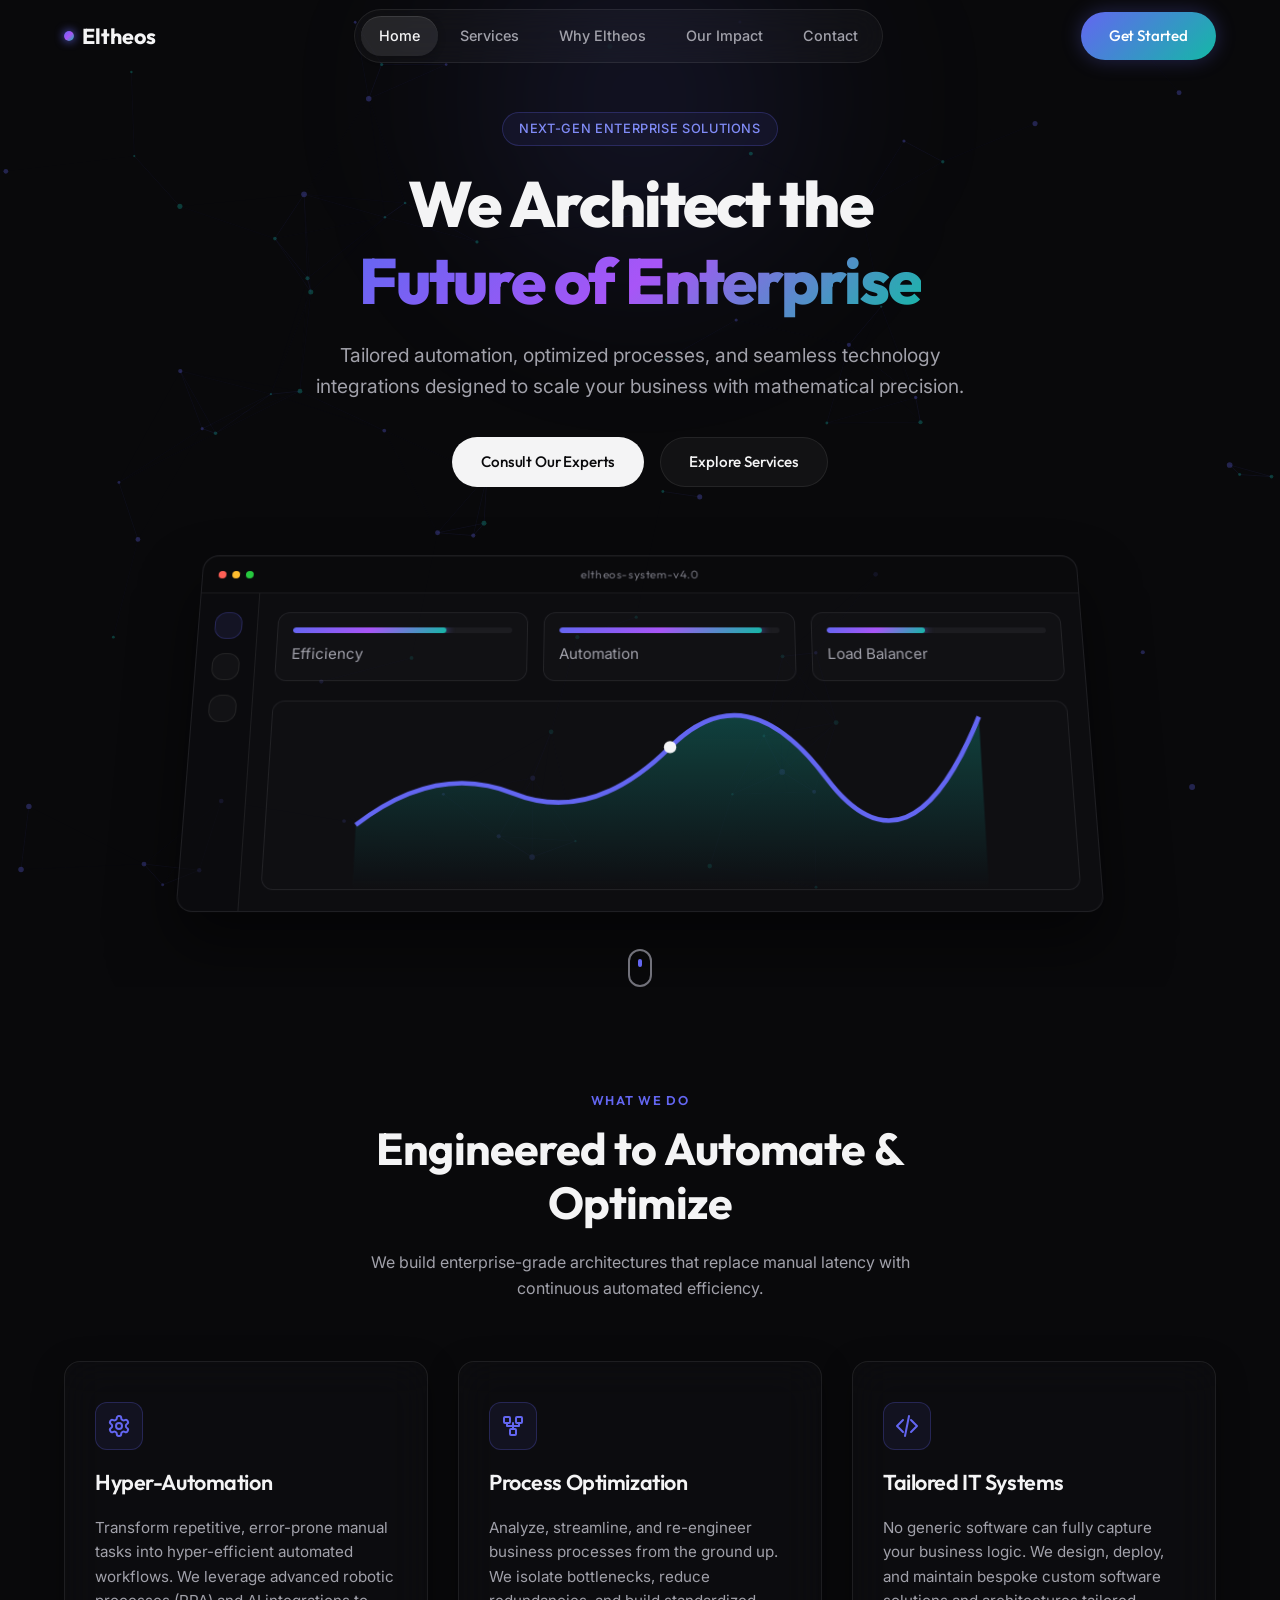
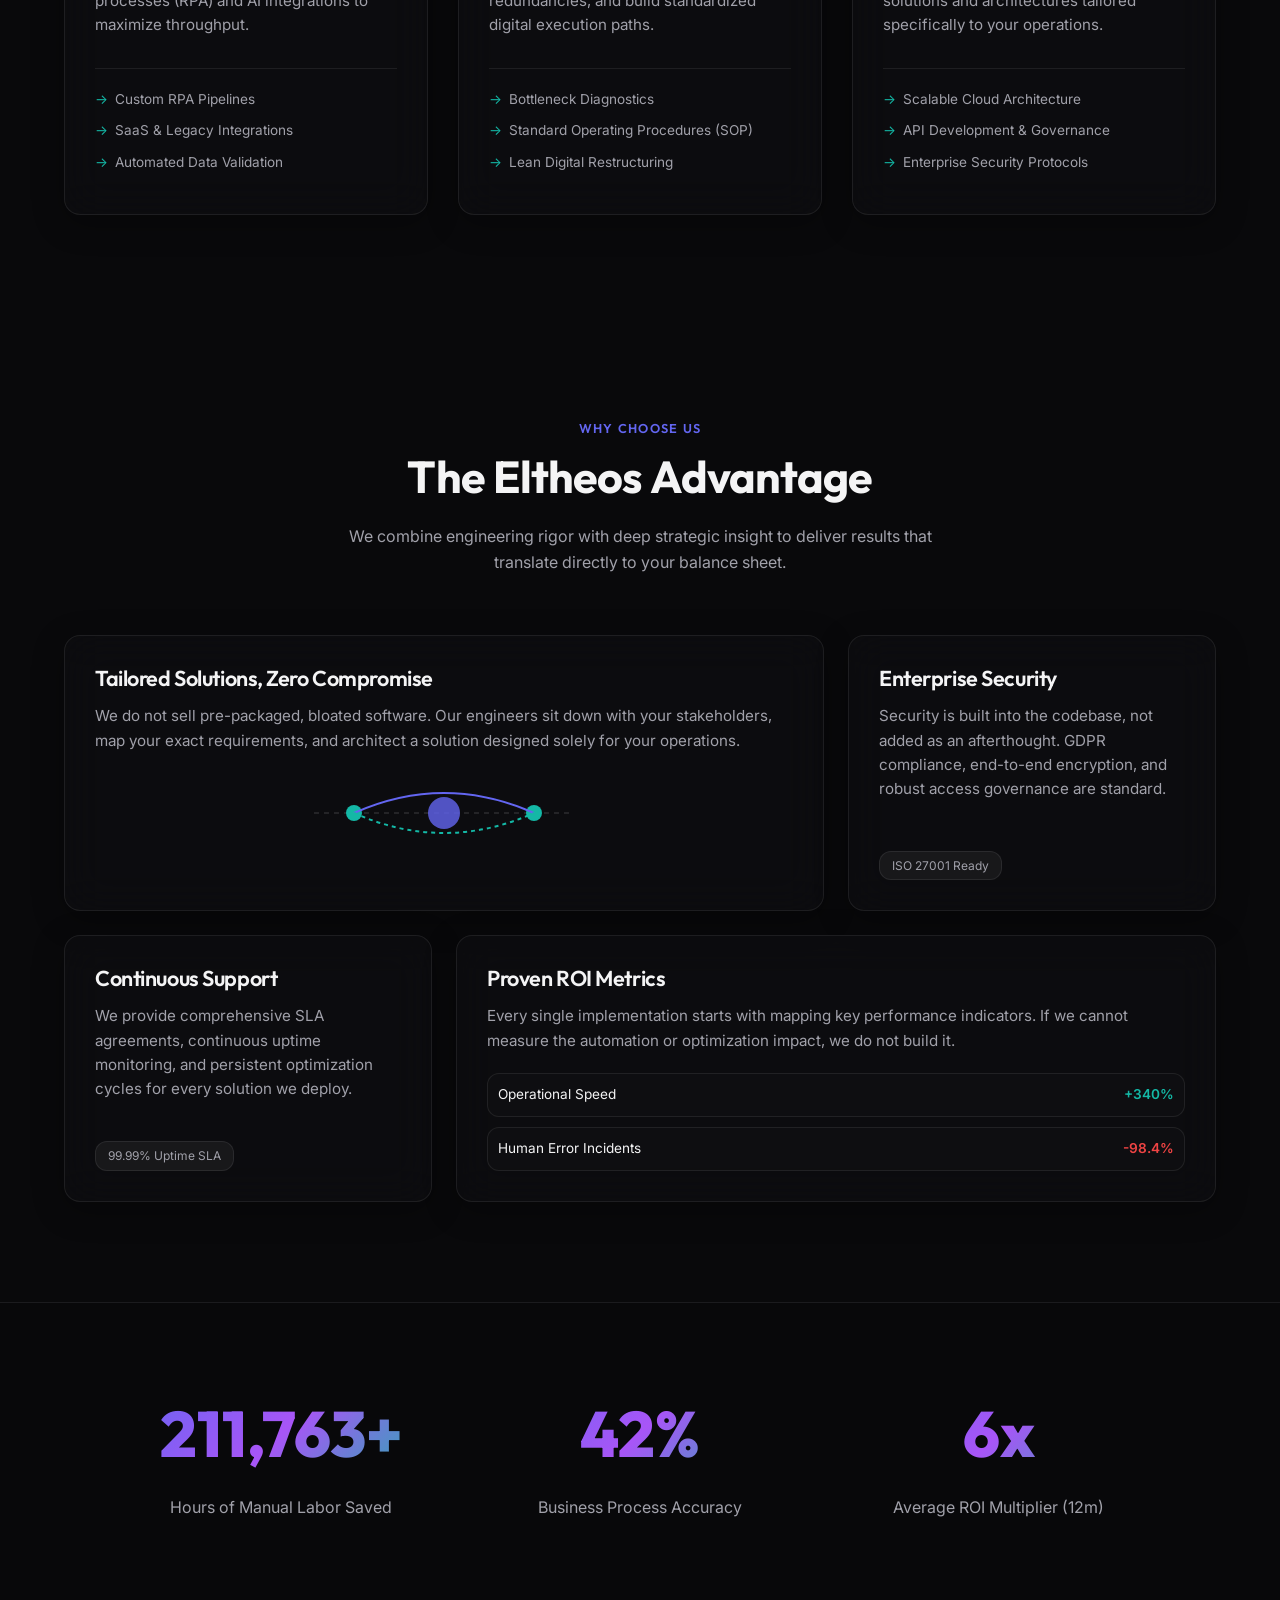
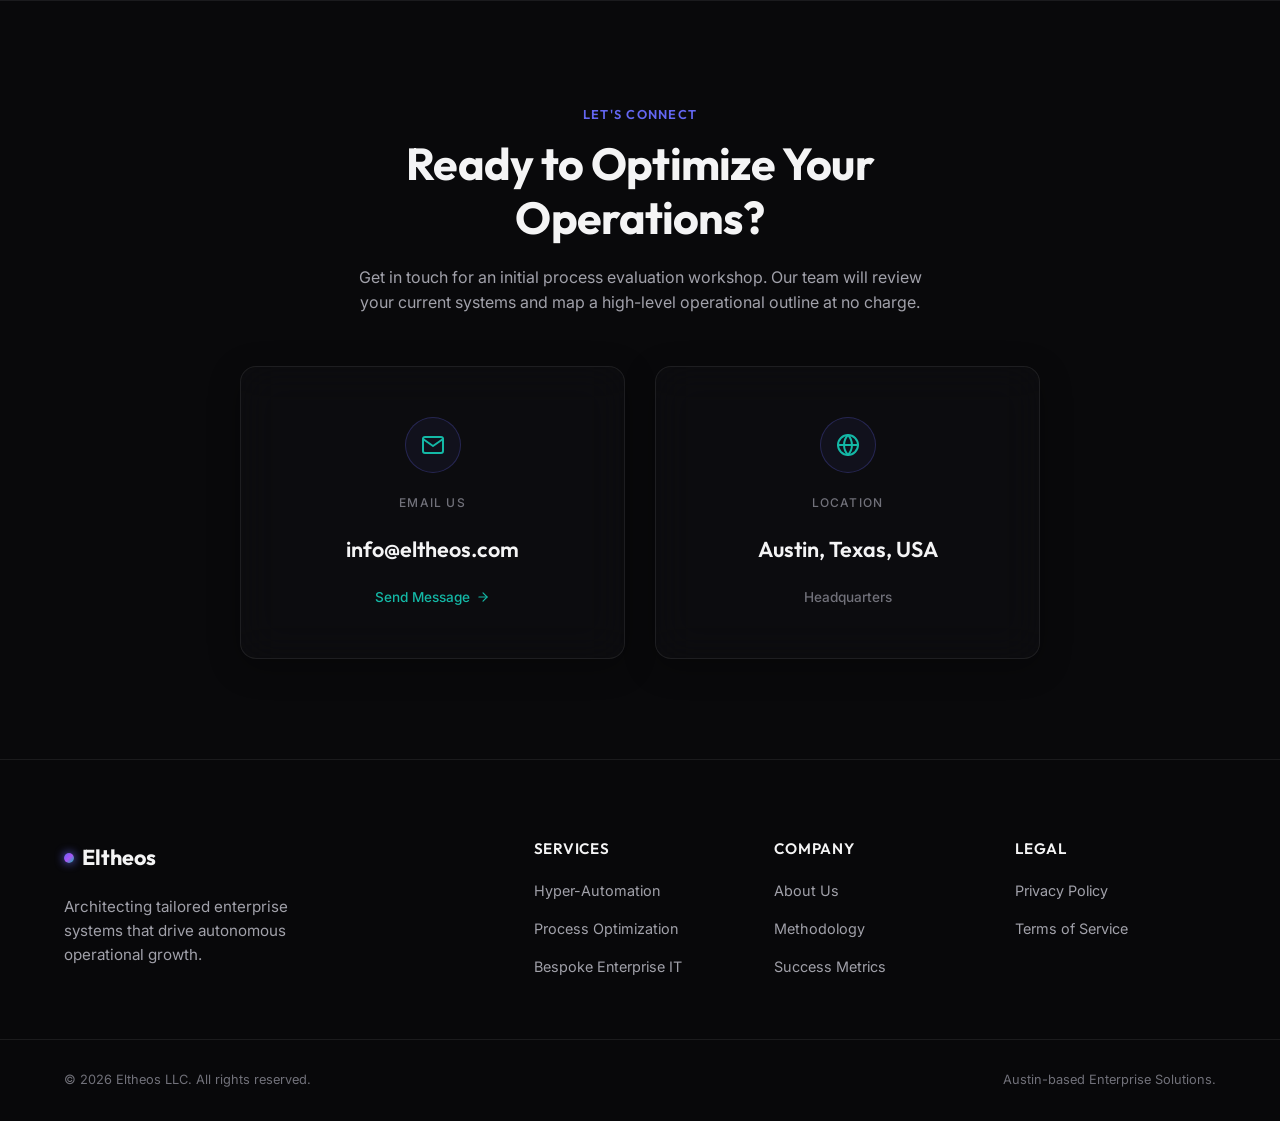
==== commit 5c2dc7b9: "style: redesign contact section with balanced split cards" ====
--- a/index.html
+++ b/index.html
@@ -292,37 +292,38 @@
     <!-- Contact Section -->
     <section id="contact" class="contact-section">
       <div class="section-container">
-        <div class="contact-card-centered glass-card scroll-reveal">
+        <div class="contact-centered-header scroll-reveal">
           <span class="section-subtitle">Let's Connect</span>
-          <h2 class="contact-title">Ready to Optimize Your Operations?</h2>
-          <p class="contact-desc">
-            Get in touch for an initial process evaluation workshop. Our solutions team will review your current systems and map a high-level automation outline at no charge.
+          <h2 class="section-title">Ready to Optimize Your Operations?</h2>
+          <p class="section-desc">
+            Get in touch for an initial process evaluation workshop. Our team will review your current systems and map a high-level operational outline at no charge.
           </p>
-          <div class="contact-details-row">
-            <div class="contact-detail-item">
-              <span class="detail-icon">
-                <svg viewBox="0 0 24 24" fill="none" stroke="currentColor" stroke-width="2" stroke-linecap="round" stroke-linejoin="round"><path d="M4 4h16c1.1 0 2 .9 2 2v12c0 1.1-.9 2-2 2H4c-1.1 0-2-.9-2-2V6c0-1.1.9-2 2-2z"></path><polyline points="22,6 12,13 2,6"></polyline></svg>
-              </span>
-              <div class="detail-content">
-                <span class="detail-label">Email Us</span>
-                <a href="mailto:info@eltheos.com" class="detail-link">info@eltheos.com</a>
-              </div>
-            </div>
-            <div class="contact-detail-item">
-              <span class="detail-icon">
-                <svg viewBox="0 0 24 24" fill="none" stroke="currentColor" stroke-width="2" stroke-linecap="round" stroke-linejoin="round"><circle cx="12" cy="12" r="10"></circle><line x1="2" y1="12" x2="22" y2="12"></line><path d="M12 2a15.3 15.3 0 0 1 4 10 15.3 15.3 0 0 1-4 10 15.3 15.3 0 0 1-4-10 15.3 15.3 0 0 1 4-10z"></path></svg>
-              </span>
-              <div class="detail-content">
-                <span class="detail-label">Location</span>
-                <span class="detail-text">Austin, Texas, USA</span>
-              </div>
-            </div>
-          </div>
-          <div class="contact-action">
-            <a href="mailto:info@eltheos.com?subject=Inquiry%20from%20Eltheos%20Website" class="btn btn-glow btn-email-us">
-              <span>Email Our Solutions Team</span>
-              <svg width="18" height="18" viewBox="0 0 24 24" fill="none" stroke="currentColor" stroke-width="2" stroke-linecap="round" stroke-linejoin="round" style="margin-left: 8px;"><line x1="22" y1="2" x2="11" y2="13"></line><polygon points="22 2 15 22 11 13 2 9 22 2"></polygon></svg>
-            </a>
+        </div>
+
+        <div class="contact-cards-container">
+          <!-- Card 1: Email -->
+          <a href="mailto:info@eltheos.com?subject=Inquiry%20from%20Eltheos%20Website" class="contact-item-card glass-card scroll-reveal" id="contact-card-email">
+            <div class="contact-item-icon">
+              <svg viewBox="0 0 24 24" fill="none" stroke="currentColor" stroke-width="2" stroke-linecap="round" stroke-linejoin="round"><path d="M4 4h16c1.1 0 2 .9 2 2v12c0 1.1-.9 2-2 2H4c-1.1 0-2-.9-2-2V6c0-1.1.9-2 2-2z"></path><polyline points="22,6 12,13 2,6"></polyline></svg>
+            </div>
+            <div class="contact-item-label">Email Us</div>
+            <div class="contact-item-value">info@eltheos.com</div>
+            <div class="contact-item-action">
+              <span>Send Message</span>
+              <svg width="14" height="14" viewBox="0 0 24 24" fill="none" stroke="currentColor" stroke-width="2" stroke-linecap="round" stroke-linejoin="round"><line x1="5" y1="12" x2="19" y2="12"></line><polyline points="12 5 19 12 12 19"></polyline></svg>
+            </div>
+          </a>
+
+          <!-- Card 2: Location -->
+          <div class="contact-item-card glass-card scroll-reveal" id="contact-card-location">
+            <div class="contact-item-icon">
+              <svg viewBox="0 0 24 24" fill="none" stroke="currentColor" stroke-width="2" stroke-linecap="round" stroke-linejoin="round"><circle cx="12" cy="12" r="10"></circle><line x1="2" y1="12" x2="22" y2="12"></line><path d="M12 2a15.3 15.3 0 0 1 4 10 15.3 15.3 0 0 1-4 10 15.3 15.3 0 0 1-4-10 15.3 15.3 0 0 1 4-10z"></path></svg>
+            </div>
+            <div class="contact-item-label">Location</div>
+            <div class="contact-item-value">Austin, Texas, USA</div>
+            <div class="contact-item-action" style="color: var(--text-muted);">
+              <span>Headquarters</span>
+            </div>
           </div>
         </div>
       </div>
--- a/style.css
+++ b/style.css
@@ -789,48 +789,45 @@
    CONTACT FORM & WORKSHOPS
    ========================================================================== */
 /* ==========================================================================
-   CONTACT CARD & WORKSHOPS (REDESIGNED)
-   ========================================================================== */
-.contact-card-centered {
+   CONTACT CARD & WORKSHOPS (REDESIGNED DUAL CARDS)
+   ========================================================================== */
+.contact-centered-header {
+  text-align: center;
+  max-width: 600px;
+  margin: 0 auto 50px;
+}
+
+.contact-cards-container {
+  display: grid;
+  grid-template-columns: repeat(2, 1fr);
+  gap: 30px;
   max-width: 800px;
   margin: 0 auto;
-  padding: 60px 40px;
+}
+
+.contact-item-card {
+  padding: 50px 40px;
   text-align: center;
   display: flex;
   flex-direction: column;
   align-items: center;
-  gap: 32px;
-}
-
-.contact-card-centered .contact-title {
-  margin-top: 10px;
-}
-
-.contact-card-centered .contact-desc {
-  max-width: 600px;
-  font-size: 1.05rem;
-  line-height: 1.7;
-}
-
-.contact-details-row {
-  display: flex;
   justify-content: center;
-  flex-wrap: wrap;
-  gap: 48px;
-  width: 100%;
-  margin: 10px 0;
-}
-
-.contact-detail-item {
-  display: flex;
-  align-items: center;
-  gap: 16px;
-  text-align: left;
-}
-
-.detail-icon {
-  width: 48px;
-  height: 48px;
+  gap: 20px;
+  text-decoration: none;
+  color: inherit;
+}
+
+#contact-card-email {
+  cursor: pointer;
+}
+
+#contact-card-location {
+  cursor: default;
+}
+
+.contact-item-icon {
+  width: 56px;
+  height: 56px;
   border-radius: 50%;
   background: rgba(99, 102, 241, 0.06);
   border: 1px solid var(--border-glow);
@@ -838,44 +835,55 @@
   align-items: center;
   justify-content: center;
   color: var(--accent-glow);
-}
-
-.detail-icon svg {
-  width: 20px;
-  height: 20px;
-}
-
-.detail-content {
-  display: flex;
-  flex-direction: column;
-  gap: 4px;
-}
-
-.detail-label {
+  transition: var(--transition-smooth);
+}
+
+.contact-item-card:hover .contact-item-icon {
+  background: var(--accent-color);
+  color: #fff;
+  box-shadow: 0 0 20px rgba(99, 102, 241, 0.4);
+  transform: scale(1.05);
+}
+
+.contact-item-icon svg {
+  width: 24px;
+  height: 24px;
+}
+
+.contact-item-label {
   font-size: 0.75rem;
   text-transform: uppercase;
-  letter-spacing: 0.05em;
+  letter-spacing: 0.1em;
   color: var(--text-muted);
-}
-
-.detail-link, .detail-text {
-  font-size: 1.1rem;
   font-weight: 500;
+}
+
+.contact-item-value {
+  font-size: 1.35rem;
+  font-weight: 600;
   color: var(--text-primary);
-}
-
-.detail-link:hover {
+  font-family: var(--font-heading);
+}
+
+.contact-item-action {
+  font-size: 0.85rem;
+  font-weight: 500;
   color: var(--accent-glow);
-}
-
-.contact-action {
-  margin-top: 10px;
-}
-
-.btn-email-us {
-  padding: 14px 36px;
-  font-size: 1rem;
-}
+  display: flex;
+  align-items: center;
+  gap: 6px;
+  transition: var(--transition-fast);
+}
+
+.contact-item-card:hover .contact-item-action {
+  color: var(--text-primary);
+}
+
+.contact-item-card:hover .contact-item-action svg {
+  transform: translateX(4px);
+  transition: var(--transition-fast);
+}
+
 
 /* ==========================================================================
    PREMIUM INTERACTIONS (CURSOR GLOW & SCROLL PROGRESS)
@@ -1072,9 +1080,8 @@
   .bento-wide {
     grid-column: span 2;
   }
-  .contact-grid {
-    grid-template-columns: 1fr;
-    gap: 40px;
+  .contact-cards-container {
+    gap: 20px;
   }
   .footer-container {
     grid-template-columns: 1fr;
@@ -1166,13 +1173,15 @@
     gap: 30px;
   }
 
-  .form-row {
+  .contact-cards-container {
     grid-template-columns: 1fr;
     gap: 20px;
   }
-
-  .contact-form-container {
-    padding: 24px;
+  .contact-item-card {
+    padding: 35px 25px;
+  }
+  .contact-item-value {
+    font-size: 1.15rem;
   }
 
   .footer-links {
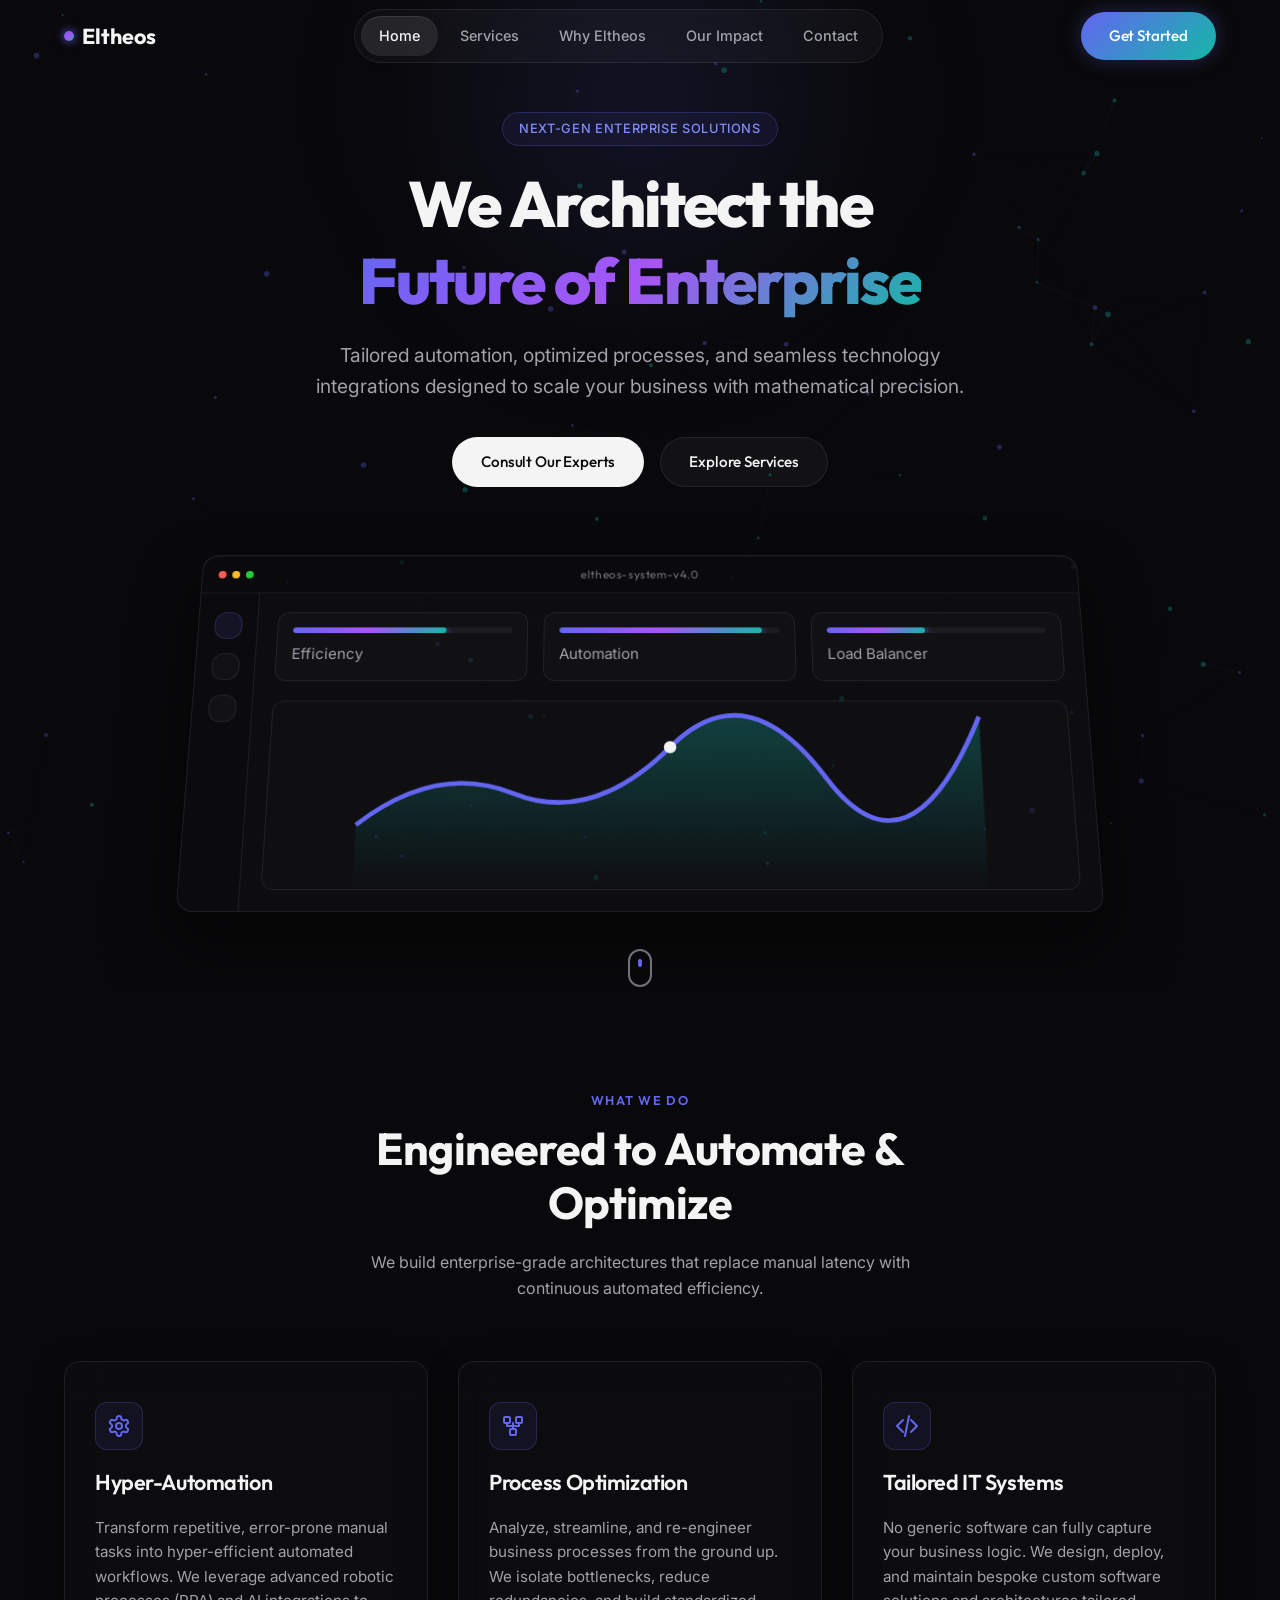
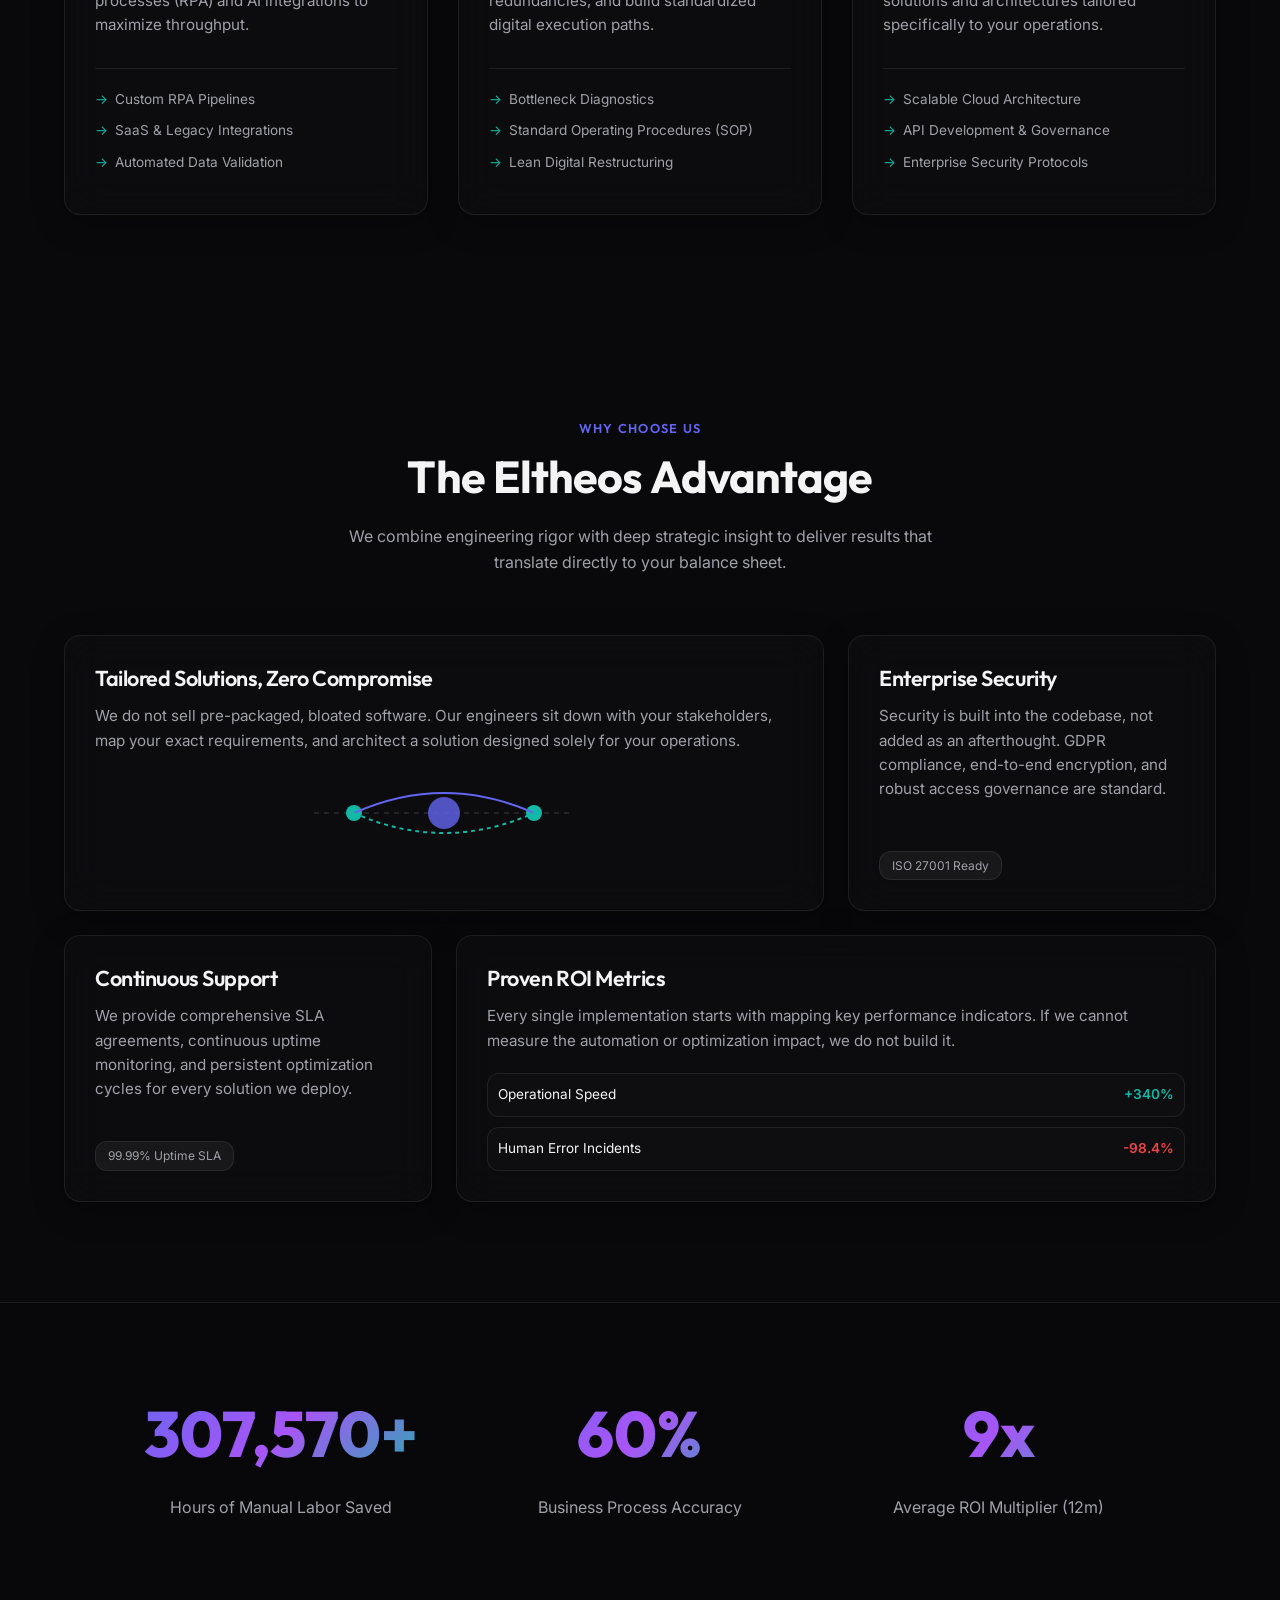
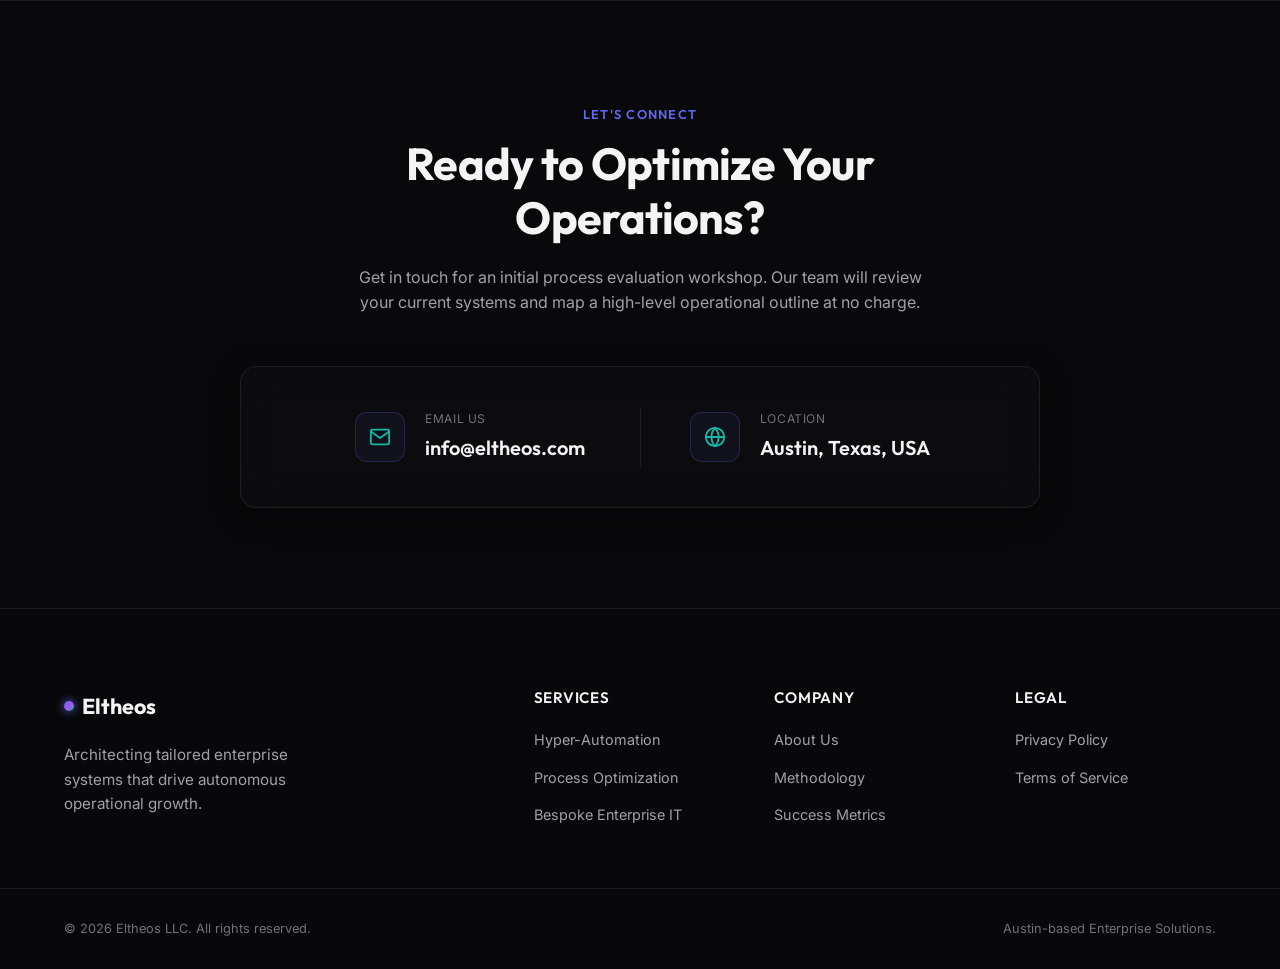
==== commit eb9b4e41: "style: redesign contact layout as unified glass panel" ====
--- a/index.html
+++ b/index.html
@@ -300,29 +300,26 @@
           </p>
         </div>
 
-        <div class="contact-cards-container">
-          <!-- Card 1: Email -->
-          <a href="mailto:info@eltheos.com?subject=Inquiry%20from%20Eltheos%20Website" class="contact-item-card glass-card scroll-reveal" id="contact-card-email">
-            <div class="contact-item-icon">
+        <div class="contact-panel glass-card scroll-reveal">
+          <div class="contact-panel-col">
+            <div class="panel-icon">
               <svg viewBox="0 0 24 24" fill="none" stroke="currentColor" stroke-width="2" stroke-linecap="round" stroke-linejoin="round"><path d="M4 4h16c1.1 0 2 .9 2 2v12c0 1.1-.9 2-2 2H4c-1.1 0-2-.9-2-2V6c0-1.1.9-2 2-2z"></path><polyline points="22,6 12,13 2,6"></polyline></svg>
             </div>
-            <div class="contact-item-label">Email Us</div>
-            <div class="contact-item-value">info@eltheos.com</div>
-            <div class="contact-item-action">
-              <span>Send Message</span>
-              <svg width="14" height="14" viewBox="0 0 24 24" fill="none" stroke="currentColor" stroke-width="2" stroke-linecap="round" stroke-linejoin="round"><line x1="5" y1="12" x2="19" y2="12"></line><polyline points="12 5 19 12 12 19"></polyline></svg>
-            </div>
-          </a>
-
-          <!-- Card 2: Location -->
-          <div class="contact-item-card glass-card scroll-reveal" id="contact-card-location">
-            <div class="contact-item-icon">
+            <div class="panel-content">
+              <span class="panel-label">Email Us</span>
+              <a href="mailto:info@eltheos.com?subject=Inquiry%20from%20Eltheos%20Website" class="panel-value-link">info@eltheos.com</a>
+            </div>
+          </div>
+
+          <div class="panel-divider"></div>
+
+          <div class="contact-panel-col">
+            <div class="panel-icon">
               <svg viewBox="0 0 24 24" fill="none" stroke="currentColor" stroke-width="2" stroke-linecap="round" stroke-linejoin="round"><circle cx="12" cy="12" r="10"></circle><line x1="2" y1="12" x2="22" y2="12"></line><path d="M12 2a15.3 15.3 0 0 1 4 10 15.3 15.3 0 0 1-4 10 15.3 15.3 0 0 1-4-10 15.3 15.3 0 0 1 4-10z"></path></svg>
             </div>
-            <div class="contact-item-label">Location</div>
-            <div class="contact-item-value">Austin, Texas, USA</div>
-            <div class="contact-item-action" style="color: var(--text-muted);">
-              <span>Headquarters</span>
+            <div class="panel-content">
+              <span class="panel-label">Location</span>
+              <span class="panel-value">Austin, Texas, USA</span>
             </div>
           </div>
         </div>
--- a/style.css
+++ b/style.css
@@ -797,38 +797,27 @@
   margin: 0 auto 50px;
 }
 
-.contact-cards-container {
-  display: grid;
-  grid-template-columns: repeat(2, 1fr);
-  gap: 30px;
+.contact-panel {
   max-width: 800px;
   margin: 0 auto;
-}
-
-.contact-item-card {
-  padding: 50px 40px;
-  text-align: center;
-  display: flex;
-  flex-direction: column;
-  align-items: center;
+  display: flex;
+  align-items: center;
+  justify-content: space-around;
+  padding: 40px 60px;
+}
+
+.contact-panel-col {
+  display: flex;
+  align-items: center;
+  gap: 20px;
+  flex: 1;
   justify-content: center;
-  gap: 20px;
-  text-decoration: none;
-  color: inherit;
-}
-
-#contact-card-email {
-  cursor: pointer;
-}
-
-#contact-card-location {
-  cursor: default;
-}
-
-.contact-item-icon {
-  width: 56px;
-  height: 56px;
-  border-radius: 50%;
+}
+
+.panel-icon {
+  width: 50px;
+  height: 50px;
+  border-radius: 12px;
   background: rgba(99, 102, 241, 0.06);
   border: 1px solid var(--border-glow);
   display: flex;
@@ -838,51 +827,48 @@
   transition: var(--transition-smooth);
 }
 
-.contact-item-card:hover .contact-item-icon {
-  background: var(--accent-color);
-  color: #fff;
-  box-shadow: 0 0 20px rgba(99, 102, 241, 0.4);
-  transform: scale(1.05);
-}
-
-.contact-item-icon svg {
-  width: 24px;
-  height: 24px;
-}
-
-.contact-item-label {
+.panel-icon svg {
+  width: 22px;
+  height: 22px;
+}
+
+.panel-content {
+  display: flex;
+  flex-direction: column;
+  gap: 4px;
+}
+
+.panel-label {
   font-size: 0.75rem;
   text-transform: uppercase;
-  letter-spacing: 0.1em;
+  letter-spacing: 0.05em;
   color: var(--text-muted);
-  font-weight: 500;
-}
-
-.contact-item-value {
-  font-size: 1.35rem;
+}
+
+.panel-value, .panel-value-link {
+  font-size: 1.25rem;
   font-weight: 600;
   color: var(--text-primary);
   font-family: var(--font-heading);
-}
-
-.contact-item-action {
-  font-size: 0.85rem;
-  font-weight: 500;
+  text-decoration: none;
+}
+
+.panel-value-link:hover {
   color: var(--accent-glow);
-  display: flex;
-  align-items: center;
-  gap: 6px;
-  transition: var(--transition-fast);
-}
-
-.contact-item-card:hover .contact-item-action {
+}
+
+.contact-panel:hover .panel-icon {
+  border-color: var(--border-hover);
+  background: rgba(99, 102, 241, 0.1);
   color: var(--text-primary);
 }
 
-.contact-item-card:hover .contact-item-action svg {
-  transform: translateX(4px);
-  transition: var(--transition-fast);
-}
+.panel-divider {
+  width: 1px;
+  height: 60px;
+  background: var(--border-light);
+}
+
 
 
 /* ==========================================================================
@@ -1080,8 +1066,8 @@
   .bento-wide {
     grid-column: span 2;
   }
-  .contact-cards-container {
-    gap: 20px;
+  .contact-panel {
+    padding: 30px 40px;
   }
   .footer-container {
     grid-template-columns: 1fr;
@@ -1173,15 +1159,21 @@
     gap: 30px;
   }
 
-  .contact-cards-container {
-    grid-template-columns: 1fr;
-    gap: 20px;
-  }
-  .contact-item-card {
-    padding: 35px 25px;
-  }
-  .contact-item-value {
-    font-size: 1.15rem;
+  .contact-panel {
+    flex-direction: column;
+    padding: 30px 20px;
+    gap: 24px;
+  }
+  .contact-panel-col {
+    width: 100%;
+    justify-content: flex-start;
+  }
+  .panel-divider {
+    width: 100%;
+    height: 1px;
+  }
+  .panel-value, .panel-value-link {
+    font-size: 1.1rem;
   }
 
   .footer-links {
